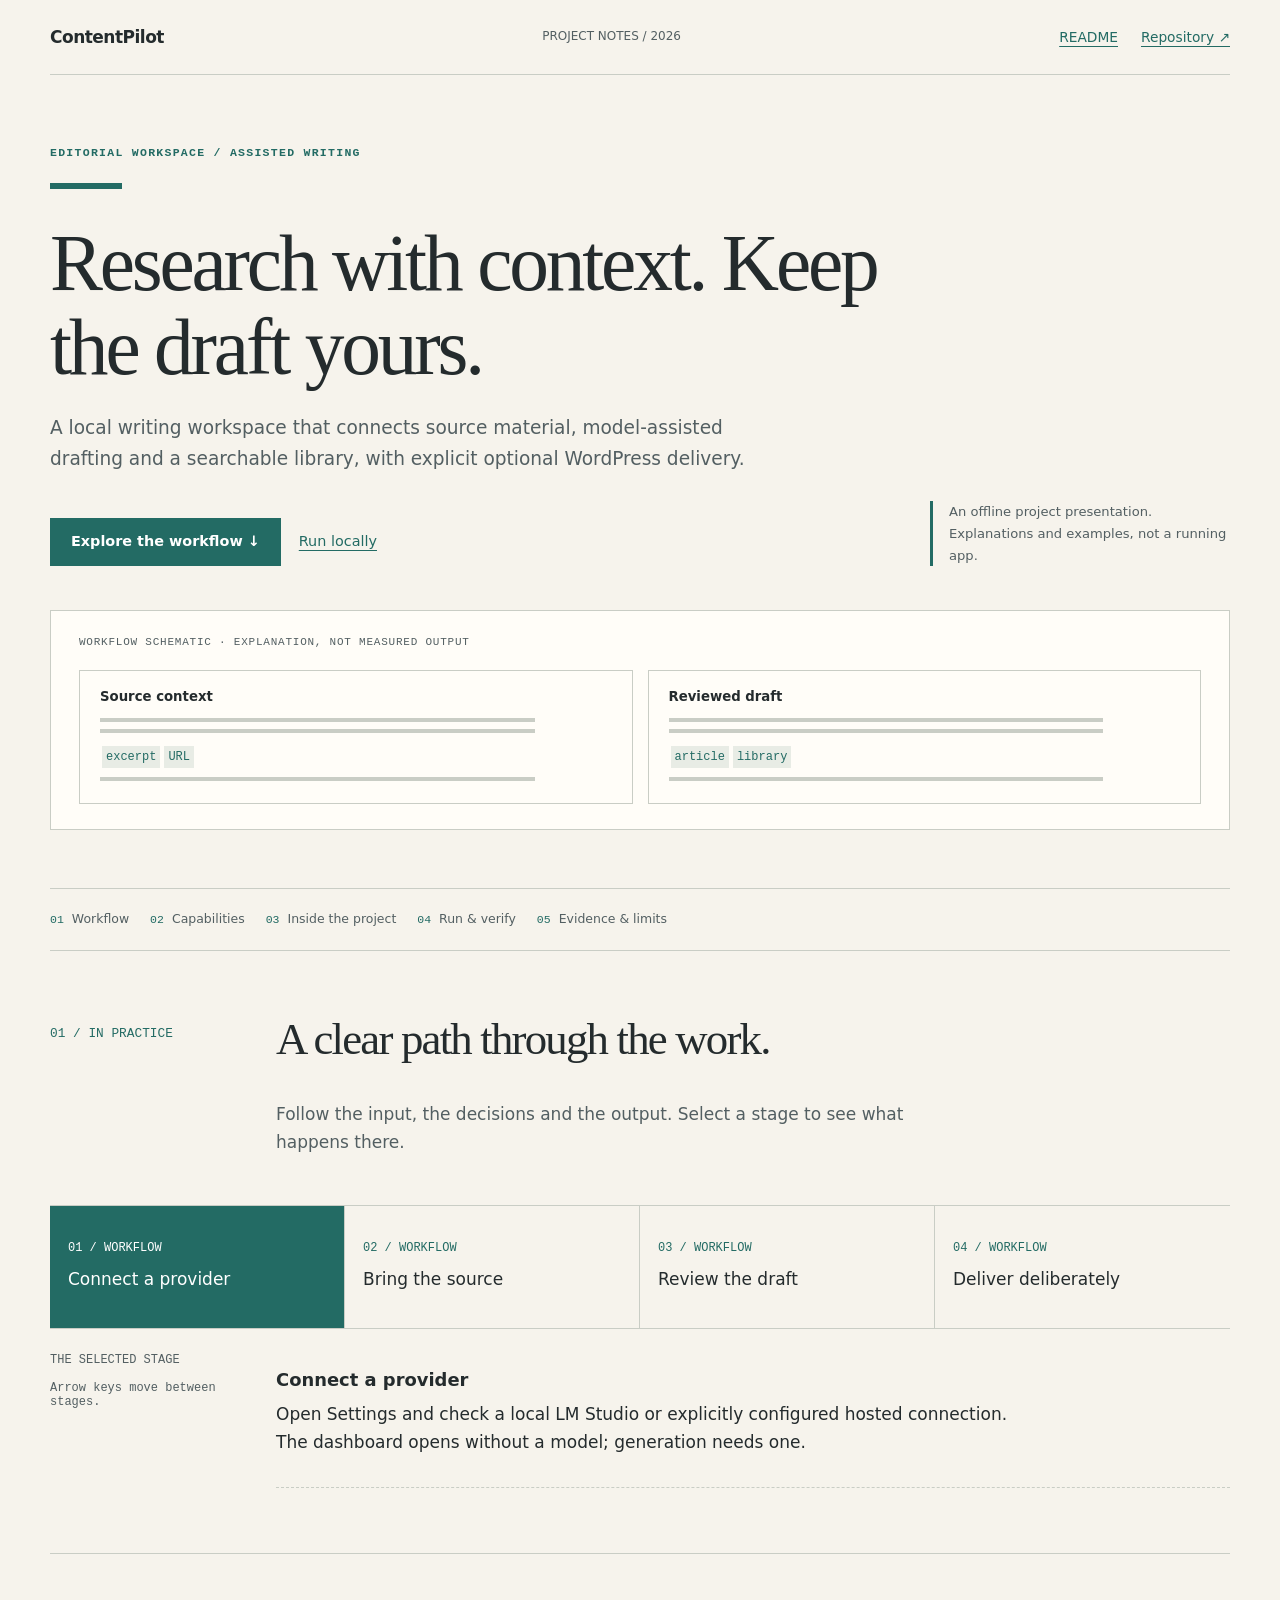
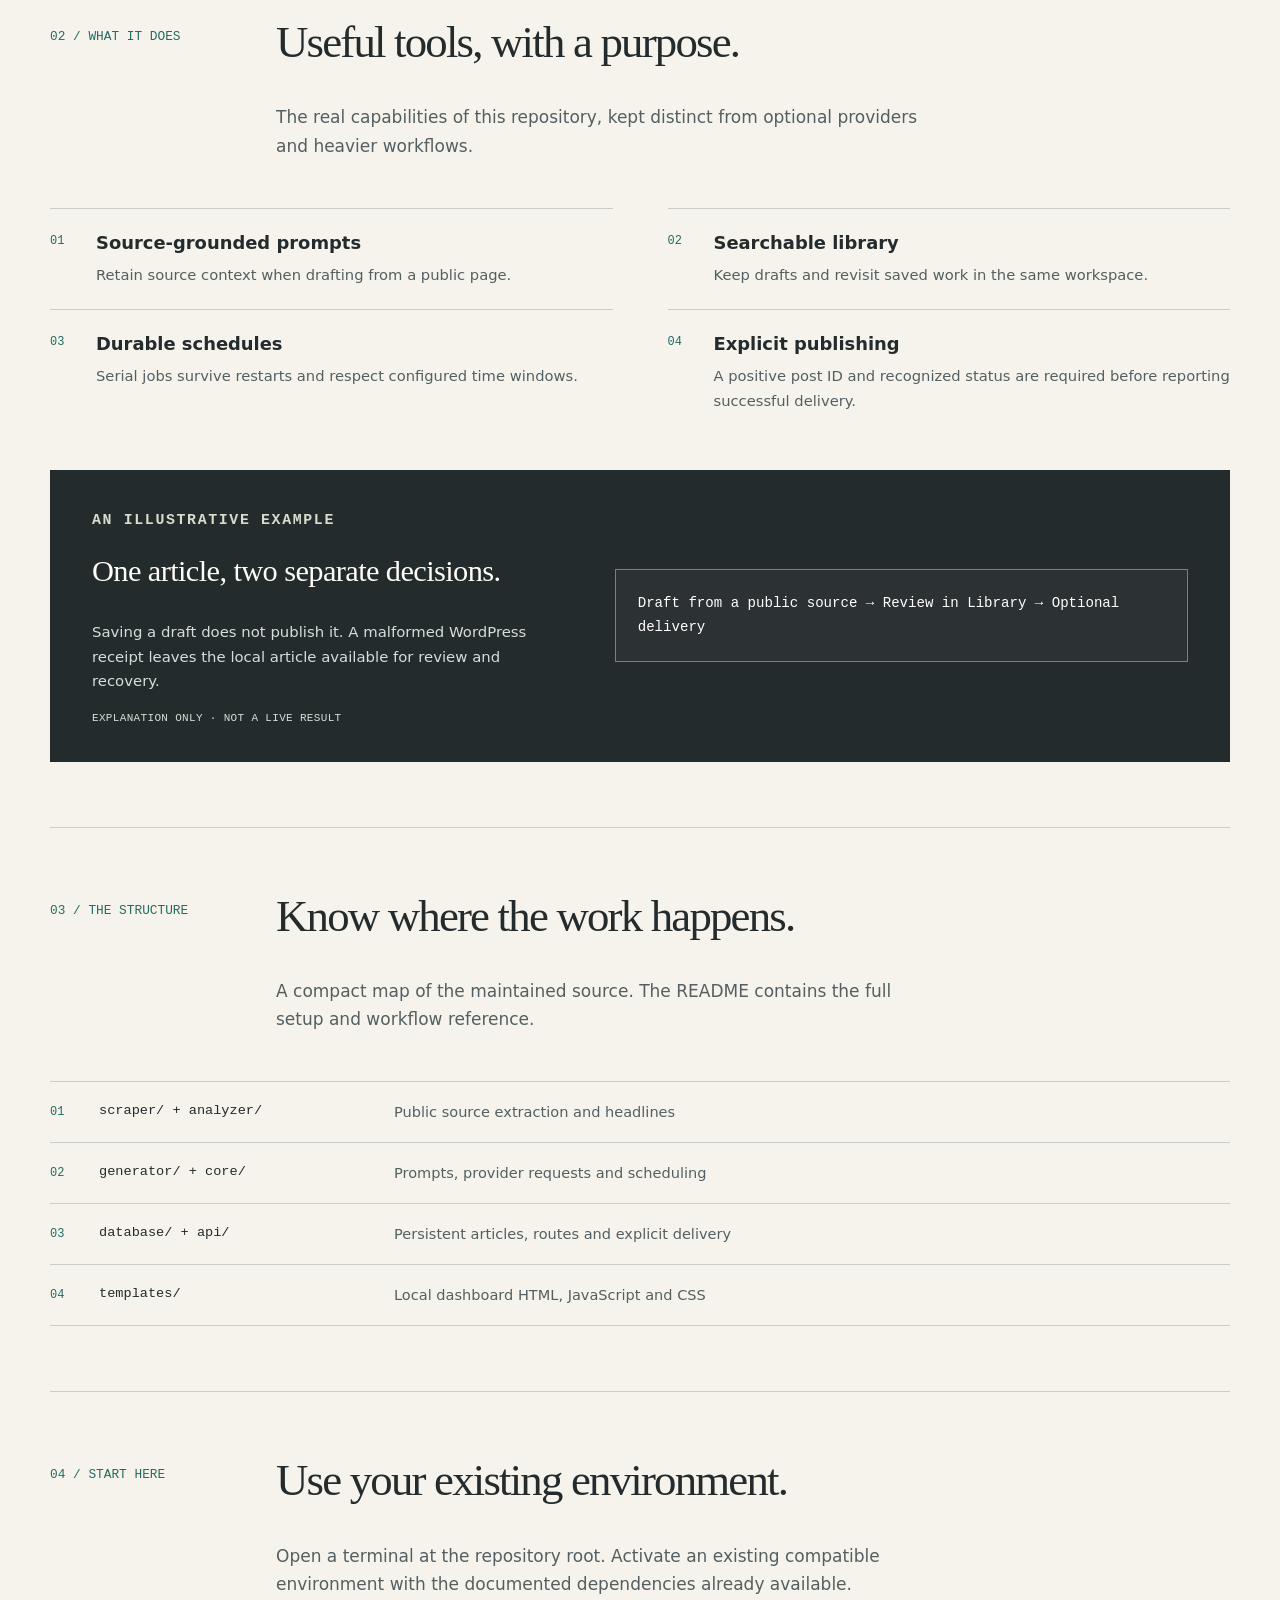
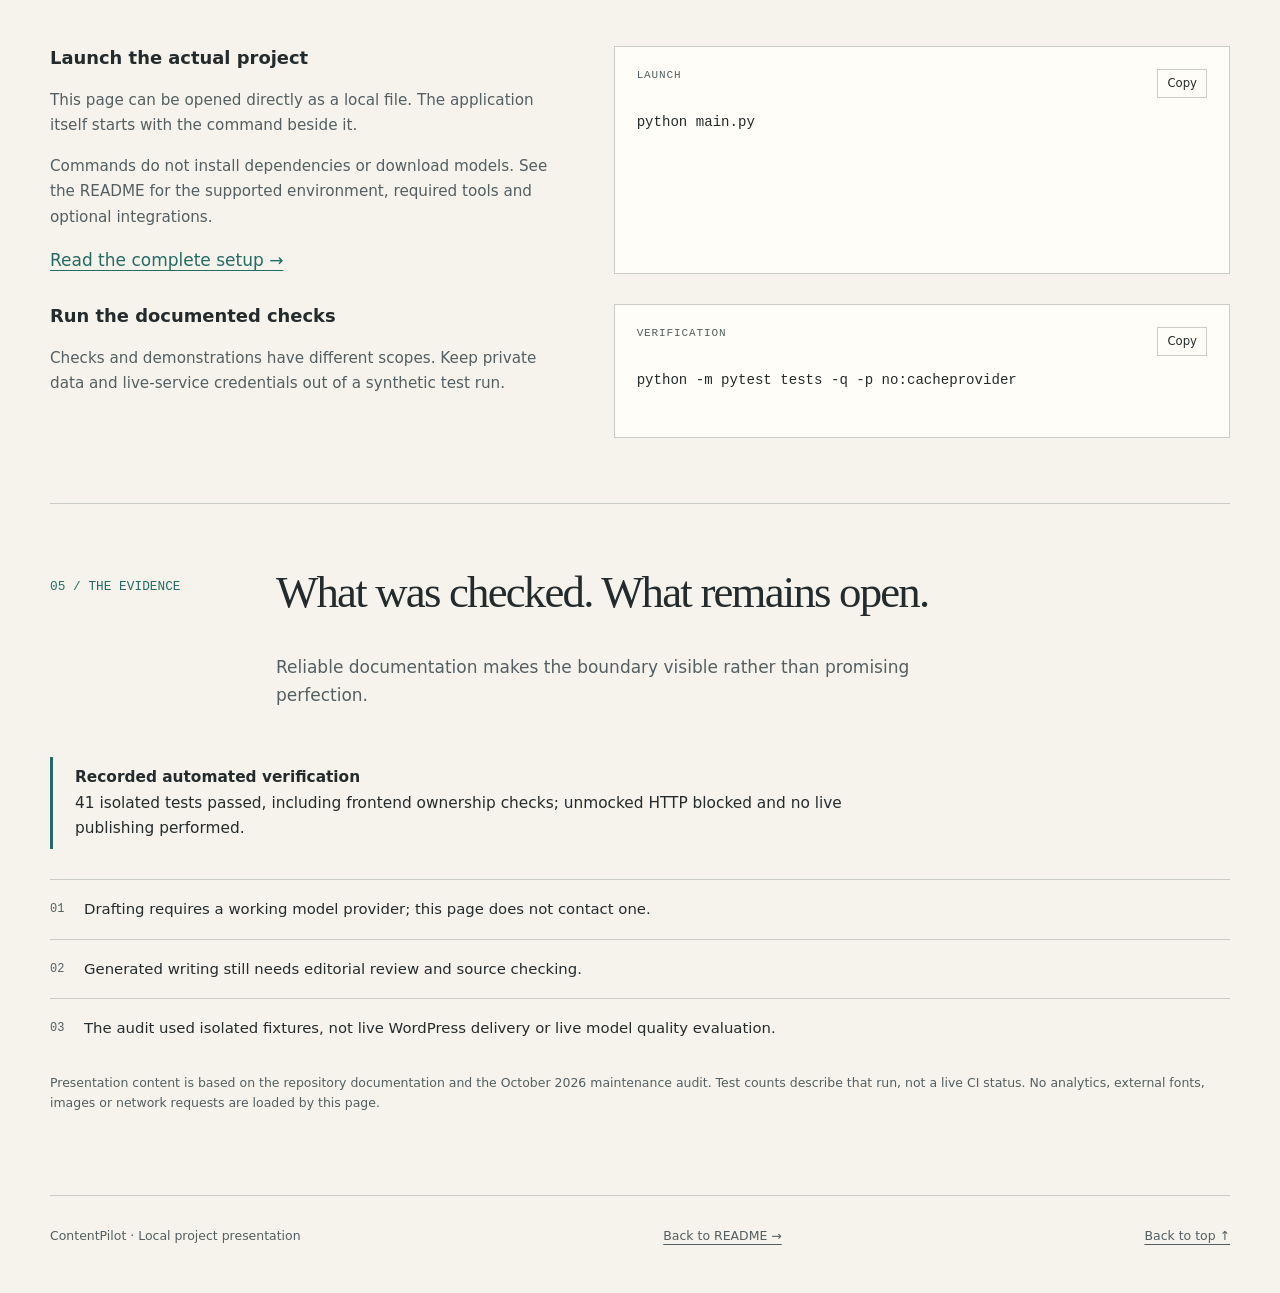
==== docs/overview.html @ d036d73e "Document project workflows and verified capabilities Add an offline project presentation linked from" ====
<!doctype html>
<html lang="en"><head><meta charset="utf-8"><meta name="viewport" content="width=device-width, initial-scale=1"><title>ContentPilot — Project presentation</title><meta name="description" content="A local writing workspace that connects source material, model-assisted drafting and a searchable library, with explicit optional WordPress delivery."><meta name="color-scheme" content="light"><style>
:root{--paper:#f6f3ec;--surface:#fffdf8;--ink:#242b2d;--muted:#535f62;--line:#c9cdc5;--accent:#236b64;--soft:#e8ece5;color-scheme:light}
*{box-sizing:border-box}html{scroll-behavior:smooth;scroll-padding-top:1rem}body{margin:0;background:var(--paper);color:var(--ink);font:17px/1.65 system-ui,-apple-system,"Segoe UI",sans-serif}a{color:var(--accent);text-underline-offset:4px}button{font:inherit;cursor:pointer}a,button{touch-action:manipulation}a:focus-visible,button:focus-visible,summary:focus-visible{outline:3px solid var(--accent);outline-offset:5px}h1,h2,h3,p{margin-top:0}h1,h2{font-family:Georgia,"Times New Roman",serif;font-weight:500;line-height:1.06;letter-spacing:-.04em}h1{font-size:clamp(3rem,6.2vw,6.3rem);max-width:900px;margin-bottom:1.5rem}h2{font-size:clamp(2rem,3.5vw,3.3rem);max-width:740px}h3{font-size:1.12rem;line-height:1.35}p{margin-bottom:1rem}code,pre,.eyebrow,.number,.chapter{font-family:Consolas,"Liberation Mono",monospace}pre{white-space:pre-wrap;overflow-wrap:anywhere;margin:0;font-size:.88rem;line-height:1.65}button,a{ -webkit-tap-highlight-color:transparent}.skip{position:absolute;left:1rem;top:-100px;background:var(--ink);color:#fff;padding:12px;z-index:5}.skip:focus{top:1rem}.wrap{width:min(1180px,calc(100% - 64px));margin:auto}.top{display:flex;justify-content:space-between;gap:20px;align-items:center;border-bottom:1px solid var(--line);padding:23px 0}.brand{font-weight:750;letter-spacing:-.03em;text-decoration:none;color:var(--ink)}.toplinks{display:flex;gap:23px;font-size:.86rem}.edition{font-size:.75rem;color:var(--muted)}.hero{padding:68px 0 45px;border-bottom:1px solid var(--line)}.eyebrow{font-size:.72rem;letter-spacing:.11em;text-transform:uppercase;color:var(--accent);font-weight:700;margin-bottom:1.3rem}.lead{max-width:720px;font-size:1.16rem;color:var(--muted)}.herofoot{display:flex;align-items:center;gap:18px;flex-wrap:wrap;margin-top:27px}.primary{display:inline-block;padding:11px 20px;background:var(--accent);color:#fff;text-decoration:none;font-weight:650;font-size:.9rem;border:1px solid var(--accent)}.secondary{font-size:.9rem}.heroaside{border-left:3px solid var(--accent);padding-left:16px;font-size:.82rem;color:var(--muted);max-width:300px;margin-left:auto}.toc{display:flex;gap:0;flex-wrap:wrap;padding:0;margin:0;border-bottom:1px solid var(--line);list-style:none}.toc a{display:block;padding:20px 21px 20px 0;text-decoration:none;color:var(--muted);font-size:.78rem}.toc a:hover{text-decoration:underline;color:var(--accent)}.chapter{margin-right:8px;color:var(--accent);font-size:.72rem}.section{padding:65px 0;border-bottom:1px solid var(--line);scroll-margin-top:25px}.sectionhead{display:grid;grid-template-columns:190px 1fr;gap:36px;margin-bottom:32px}.number{font-size:.8rem;color:var(--accent);padding-top:7px}.sectionhead p{color:var(--muted);max-width:650px}.workflow{display:grid;grid-template-columns:repeat(4,1fr);border-top:1px solid var(--line);border-bottom:1px solid var(--line)}.flowbutton{background:none;text-align:left;border:0;border-right:1px solid var(--line);padding:23px 18px;color:var(--ink);min-height:122px}.flowbutton:last-child{border-right:0}.flowbutton small{display:block;font:12px Consolas,monospace;color:var(--accent);margin-bottom:10px}.flowbutton:hover{background:var(--soft)}.flowbutton[aria-pressed=true]{background:var(--accent);color:white}.flowbutton[aria-pressed=true] small{color:white}.flowdetail{margin-top:24px;display:grid;grid-template-columns:190px 1fr;gap:36px}.flowlabel{font:12px Consolas,monospace;color:var(--muted)}.flowdetail p{max-width:760px}.flowarticle{padding:15px 0;border-bottom:1px dashed var(--line)}.flowarticle h3{margin-bottom:8px}.js .flowarticle[hidden]{display:none}.withoutjs{display:none}noscript .withoutjs{display:block}.featurelist{display:grid;grid-template-columns:1fr 1fr;gap:0 55px}.feature{padding:22px 0;border-top:1px solid var(--line);display:grid;grid-template-columns:34px 1fr;gap:12px}.feature .marker{font:12px Consolas,monospace;color:var(--accent);padding-top:3px}.feature p{font-size:.92rem;color:var(--muted);margin-bottom:0}.feature h3{margin-bottom:8px}.exhibit{background:var(--ink);color:#fffdf8;padding:38px 42px;display:grid;grid-template-columns:1.1fr 1fr;gap:45px;position:relative}.exhibit .eyebrow{color:#d5ddcc}.exhibit h3{font-family:Georgia,serif;font-size:1.9rem;font-weight:400;line-height:1.2;letter-spacing:-.02em}.exhibit p{color:#d6dedb;font-size:.93rem}.exhibit pre{padding:22px;border:1px solid #77827f;background:#ffffff09;align-self:center;color:#fff;min-width:0}.examplelabel{font:11px Consolas,monospace;display:block;color:#d4dfd8;margin-top:18px;letter-spacing:.03em}.arch{border-top:1px solid var(--line)}.archrow{display:grid;grid-template-columns:34px 280px 1fr;gap:15px;padding:18px 0;border-bottom:1px solid var(--line)}.archrow .dot{color:var(--accent);font:12px Consolas,monospace;padding-top:5px}.archrow code{font-size:.85rem;overflow-wrap:anywhere}.archrow span:last-child{font-size:.91rem;color:var(--muted)}.setup{display:grid;grid-template-columns:1fr 1.2fr;gap:50px}.setup p{font-size:.95rem;color:var(--muted)}.command{background:var(--surface);border:1px solid var(--line);padding:22px;position:relative}.commandbar{display:flex;justify-content:space-between;gap:15px;margin-bottom:13px}.commandbar small{font:11px Consolas,monospace;letter-spacing:.08em;color:var(--muted);text-transform:uppercase}.copy{background:transparent;border:1px solid var(--line);font-size:.73rem;padding:4px 9px;color:var(--ink);display:none}.js .copy{display:block}.copy:hover{border-color:var(--accent)}.validation{border-left:3px solid var(--accent);padding:8px 0 8px 22px;max-width:850px;margin-bottom:30px}.validation p{margin:0;font-size:.96rem}.limits{list-style:none;padding:0;margin:0;counter-reset:limit}.limits li{counter-increment:limit;display:grid;grid-template-columns:34px 1fr;border-top:1px solid var(--line);padding:17px 0;font-size:.93rem}.limits li:before{content:counter(limit,decimal-leading-zero);font:12px Consolas,monospace;color:var(--muted);padding-top:5px}.footer{padding:30px 0 45px;display:flex;gap:20px;justify-content:space-between;color:var(--muted);font-size:.78rem}.footer a{color:var(--muted)}.note{font-size:.78rem;color:var(--muted);margin-top:15px}.live{display:block;min-height:1.2em;font-size:.75rem;color:var(--muted);margin-top:8px}.decor{height:6px;width:72px;background:var(--accent);margin-bottom:32px}.layout-course .hero h1{max-width:870px}.layout-creative .hero{padding-bottom:58px}.layout-creative .exhibit{grid-template-columns:1fr 1.2fr}.layout-analytic .hero h1{max-width:1000px}.layout-analytic .exhibit{border-left:8px solid var(--accent)}
@media(max-width:760px){.wrap{width:calc(100% - 36px)}.top{align-items:flex-start;flex-wrap:wrap}.toplinks{gap:14px;font-size:.75rem}.edition{display:none}.hero{padding:43px 0 32px}h1{font-size:clamp(2.75rem,10vw,4rem)}.lead{font-size:1rem}.heroaside{margin-left:0;max-width:none;flex-basis:100%}.section{padding:42px 0}.sectionhead{grid-template-columns:1fr;gap:13px;margin-bottom:23px}.sectionhead h2{margin-bottom:12px}.workflow{grid-template-columns:1fr 1fr}.flowbutton{min-height:100px;border-bottom:1px solid var(--line)}.flowbutton:nth-child(2){border-right:0}.flowbutton:nth-child(n+3){border-bottom:0}.flowdetail{grid-template-columns:1fr;gap:10px}.featurelist{grid-template-columns:1fr}.exhibit,.layout-creative .exhibit{grid-template-columns:1fr;padding:27px 23px;gap:10px}.exhibit pre{margin-top:10px}.archrow{grid-template-columns:25px 1fr;gap:10px}.archrow span:last-child{grid-column:2}.setup{grid-template-columns:1fr;gap:20px}.footer{flex-direction:column;gap:8px}.toc a{padding:15px 18px 15px 0;font-size:.73rem}.flowbutton{font-size:.9rem}.command{padding:17px}body{font-size:16px}}
@media(prefers-reduced-motion:reduce){html{scroll-behavior:auto}*{animation:none!important;transition:none!important}}
@media print{body{background:white;color:#111;font-size:10pt}.wrap{width:100%}.toplinks,.toc,.herofoot .primary,.copy,.flowbutton{display:none!important}.hero{padding:20px 0}h1{font-size:38pt}h2{font-size:24pt}.section{padding:22px 0;break-inside:avoid}.flowarticle[hidden]{display:block!important}.flowdetail{display:block}.flowlabel{display:none}.workflow{display:none}.exhibit{background:white;color:#111;border:1px solid #888}.exhibit p,.exhibit .eyebrow,.exhibit pre,.examplelabel{color:#222}.exhibit pre{border-color:#aaa}.featurelist{gap:20px}.footer{padding:15px 0}.sectionhead{grid-template-columns:100px 1fr;gap:20px}a{color:#111}.live{display:none}}

.schematic{margin:28px 0 0;background:var(--surface);border:1px solid var(--line);padding:25px 28px}.schematic figcaption{font:11px Consolas,monospace;letter-spacing:.07em;text-transform:uppercase;color:var(--muted);margin-bottom:22px}.schematic svg{display:block;width:100%;height:auto;max-height:160px;color:var(--accent)}.diagramline{display:flex;align-items:stretch;gap:10px;flex-wrap:wrap}.diagramnode{flex:1;min-width:130px;border-top:3px solid var(--accent);background:var(--paper);padding:15px;font-size:.87rem;font-weight:650}.diagramnode small{display:block;font:10px Consolas,monospace;color:var(--muted);margin-bottom:8px}.diagramarrow{align-self:center;color:var(--accent)}.pixelmatrix{display:grid;grid-template-columns:repeat(8,1fr);gap:4px;width:170px;aspect-ratio:1}.pixelmatrix i{background:var(--accent)}.compressionvisual{display:flex;align-items:center;gap:30px;flex-wrap:wrap}.compressionvisual p{max-width:360px;margin:0;font:13px/1.7 Consolas,monospace;color:var(--muted)}.branchdiagram{display:grid;grid-template-columns:1fr 1fr;gap:13px}.branchroot{grid-column:1/-1;text-align:center;border-bottom:1px solid var(--line);padding-bottom:15px}.branchpath{border-left:3px solid var(--accent);padding:10px 15px;background:var(--paper);font-size:.87rem}.branchpath strong{display:block}.documentdiagram{display:flex;gap:15px;align-items:center;flex-wrap:wrap}.documentpaper{padding:15px 20px;border:1px solid var(--line);flex:1;min-width:150px}.documentpaper b{display:block;font-size:.83rem;margin-bottom:10px}.documentpaper .rule{display:block;height:4px;background:var(--line);margin:7px 0;max-width:85%}.documentpaper .term{display:inline-block;color:var(--accent);font:12px Consolas,monospace;background:var(--soft);padding:4px;margin:2px}.ledgerdiagram{width:100%;border-collapse:collapse;font-size:.85rem}.ledgerdiagram td,.ledgerdiagram th{text-align:left;padding:11px;border-bottom:1px solid var(--line)}.ledgerdiagram th{font:10px Consolas,monospace;text-transform:uppercase;color:var(--muted)}@media(max-width:760px){.schematic{padding:20px}.diagramarrow{display:none}.diagramnode{min-width:120px}.ledgerdiagram td,.ledgerdiagram th{padding:9px 5px}.pixelmatrix{width:130px}}@media print{.schematic{break-inside:avoid}}
</style></head>
<body class="layout-creative" style="--accent:#236b64"><a class="skip" href="#main">Skip to project presentation</a><div class="wrap">
<header class="top"><a class="brand" href="#main">ContentPilot</a><span class="edition">PROJECT NOTES / 2026</span><nav class="toplinks" aria-label="Project resources"><a href="../README.md">README</a><a href="https://github.com/mkamalpour/ContentPilot">Repository ↗</a></nav></header>
<main id="main"><section class="hero" aria-labelledby="title"><p class="eyebrow">Editorial workspace / assisted writing</p><div class="decor" aria-hidden="true"></div><h1 id="title">Research with context. Keep the draft yours.</h1><p class="lead">A local writing workspace that connects source material, model-assisted drafting and a searchable library, with explicit optional WordPress delivery.</p><div class="herofoot"><a class="primary" href="#workflow">Explore the workflow ↓</a><a class="secondary" href="#run">Run locally</a><p class="heroaside">An offline project presentation.<br>Explanations and examples, not a running app.</p></div><figure class="schematic"><figcaption>Workflow schematic · explanation, not measured output</figcaption><div class="documentdiagram"><div class="documentpaper"><b>Source context</b><span class="rule"></span><span class="rule"></span><span class="term">excerpt</span><span class="term">URL</span><span class="rule"></span></div><div class="documentpaper"><b>Reviewed draft</b><span class="rule"></span><span class="rule"></span><span class="term">article</span><span class="term">library</span><span class="rule"></span></div></div></figure></section>
<nav aria-label="Presentation chapters"><ol class="toc"><li><a href="#workflow"><span class="chapter">01</span>Workflow</a></li><li><a href="#capabilities"><span class="chapter">02</span>Capabilities</a></li><li><a href="#inside"><span class="chapter">03</span>Inside the project</a></li><li><a href="#run"><span class="chapter">04</span>Run & verify</a></li><li><a href="#boundaries"><span class="chapter">05</span>Evidence & limits</a></li></ol></nav>
<section class="section" id="workflow" aria-labelledby="workflow-title"><div class="sectionhead"><span class="number">01 / IN PRACTICE</span><div><h2 id="workflow-title">A clear path through the work.</h2><p>Follow the input, the decisions and the output. Select a stage to see what happens there.</p></div></div><div class="workflow" role="group" aria-label="Workflow stages"><button type="button" class="flowbutton" aria-pressed="false" aria-controls="step-0" id="control-0"><small>01 / WORKFLOW</small>Connect a provider</button><button type="button" class="flowbutton" aria-pressed="false" aria-controls="step-1" id="control-1"><small>02 / WORKFLOW</small>Bring the source</button><button type="button" class="flowbutton" aria-pressed="false" aria-controls="step-2" id="control-2"><small>03 / WORKFLOW</small>Review the draft</button><button type="button" class="flowbutton" aria-pressed="false" aria-controls="step-3" id="control-3"><small>04 / WORKFLOW</small>Deliver deliberately</button></div><div class="flowdetail"><span class="flowlabel">THE SELECTED STAGE<br><br>Arrow keys move between stages.</span><div><article class="flowarticle" id="step-0" aria-labelledby="control-0"><h3>Connect a provider</h3><p>Open Settings and check a local LM Studio or explicitly configured hosted connection. The dashboard opens without a model; generation needs one.</p></article><article class="flowarticle" id="step-1" aria-labelledby="control-1"><h3>Bring the source</h3><p>Draft from a topic or public URL in Studio. URL prompts retain the source excerpt and URL; redirects share a remaining fetch budget.</p></article><article class="flowarticle" id="step-2" aria-labelledby="control-2"><h3>Review the draft</h3><p>Inspect the saved article in Library. Incomplete responses preserve your input and prior draft rather than substituting an unrelated article.</p></article><article class="flowarticle" id="step-3" aria-labelledby="control-3"><h3>Deliver deliberately</h3><p>Keep the local draft or explicitly send it to WordPress. Scheduling and automatic delivery are separate choices, not hidden consequences of saving.</p></article></div></div></section>
<section class="section" id="capabilities" aria-labelledby="cap-title"><div class="sectionhead"><span class="number">02 / WHAT IT DOES</span><div><h2 id="cap-title">Useful tools, with a purpose.</h2><p>The real capabilities of this repository, kept distinct from optional providers and heavier workflows.</p></div></div><div class="featurelist"><article class="feature"><span class="marker">01</span><div><h3>Source-grounded prompts</h3><p>Retain source context when drafting from a public page.</p></div></article><article class="feature"><span class="marker">02</span><div><h3>Searchable library</h3><p>Keep drafts and revisit saved work in the same workspace.</p></div></article><article class="feature"><span class="marker">03</span><div><h3>Durable schedules</h3><p>Serial jobs survive restarts and respect configured time windows.</p></div></article><article class="feature"><span class="marker">04</span><div><h3>Explicit publishing</h3><p>A positive post ID and recognized status are required before reporting successful delivery.</p></div></article></div><figure class="exhibit" style="margin:35px 0 0"><figcaption><p class="eyebrow">AN ILLUSTRATIVE EXAMPLE</p><h3>One article, two separate decisions.</h3><p>Saving a draft does not publish it. A malformed WordPress receipt leaves the local article available for review and recovery.</p><span class="examplelabel">EXPLANATION ONLY · NOT A LIVE RESULT</span></figcaption><pre><code>Draft from a public source → Review in Library → Optional delivery</code></pre></figure></section>
<section class="section" id="inside" aria-labelledby="inside-title"><div class="sectionhead"><span class="number">03 / THE STRUCTURE</span><div><h2 id="inside-title">Know where the work happens.</h2><p>A compact map of the maintained source. The README contains the full setup and workflow reference.</p></div></div><div class="arch"><div class="archrow"><span class="dot">01</span><code>scraper/ + analyzer/</code><span>Public source extraction and headlines</span></div><div class="archrow"><span class="dot">02</span><code>generator/ + core/</code><span>Prompts, provider requests and scheduling</span></div><div class="archrow"><span class="dot">03</span><code>database/ + api/</code><span>Persistent articles, routes and explicit delivery</span></div><div class="archrow"><span class="dot">04</span><code>templates/</code><span>Local dashboard HTML, JavaScript and CSS</span></div></div></section>
<section class="section" id="run" aria-labelledby="run-title"><div class="sectionhead"><span class="number">04 / START HERE</span><div><h2 id="run-title">Use your existing environment.</h2><p>Open a terminal at the repository root. Activate an existing compatible environment with the documented dependencies already available.</p></div></div><div class="setup"><div><h3>Launch the actual project</h3><p>This page can be opened directly as a local file. The application itself starts with the command beside it.</p><p>Commands do not install dependencies or download models. See the README for the supported environment, required tools and optional integrations.</p><a href="../README.md">Read the complete setup →</a></div><div class="command"><div class="commandbar"><small>Launch</small><button class="copy" type="button" aria-label="Copy Launch command">Copy</button></div><pre><code>python main.py</code></pre><span class="live" role="status" aria-live="polite"></span></div></div><div class="setup" style="margin-top:30px"><div><h3>Run the documented checks</h3><p>Checks and demonstrations have different scopes. Keep private data and live-service credentials out of a synthetic test run.</p></div><div class="command"><div class="commandbar"><small>Verification</small><button class="copy" type="button" aria-label="Copy Verification command">Copy</button></div><pre><code>python -m pytest tests -q -p no:cacheprovider</code></pre><span class="live" role="status" aria-live="polite"></span></div></div></section>
<section class="section" id="boundaries" aria-labelledby="bounds-title"><div class="sectionhead"><span class="number">05 / THE EVIDENCE</span><div><h2 id="bounds-title">What was checked. What remains open.</h2><p>Reliable documentation makes the boundary visible rather than promising perfection.</p></div></div><div class="validation"><p><strong>Recorded automated verification</strong><br>41 isolated tests passed, including frontend ownership checks; unmocked HTTP blocked and no live publishing performed.</p></div><ul class="limits"><li><span>Drafting requires a working model provider; this page does not contact one.</span></li><li><span>Generated writing still needs editorial review and source checking.</span></li><li><span>The audit used isolated fixtures, not live WordPress delivery or live model quality evaluation.</span></li></ul><p class="note">Presentation content is based on the repository documentation and the October 2026 maintenance audit. Test counts describe that run, not a live CI status. No analytics, external fonts, images or network requests are loaded by this page.</p></section></main>
<footer class="footer"><span>ContentPilot · Local project presentation</span><a href="../README.md">Back to README →</a><a href="#main">Back to top ↑</a></footer></div><script>
(()=>{'use strict';document.documentElement.classList.add('js');
const controls=[...document.querySelectorAll('.flowbutton')], articles=[...document.querySelectorAll('.flowarticle')];
function select(i, focus=false){controls.forEach((b,n)=>b.setAttribute('aria-pressed',String(n===i)));articles.forEach((a,n)=>a.hidden=n!==i);if(focus)controls[i].focus();}
controls.forEach((button,i)=>{button.addEventListener('click',()=>select(i));button.addEventListener('keydown',event=>{let next;if(event.key==='ArrowRight')next=(i+1)%controls.length;if(event.key==='ArrowLeft')next=(i+controls.length-1)%controls.length;if(event.key==='Home')next=0;if(event.key==='End')next=controls.length-1;if(next!==undefined){event.preventDefault();select(next,true);}});});select(0);
document.querySelectorAll('.copy').forEach(button=>button.addEventListener('click',async()=>{const region=button.closest('.command'),status=region.querySelector('.live'),text=region.querySelector('pre').textContent;try{if(!navigator.clipboard)throw new Error('clipboard unavailable');await navigator.clipboard.writeText(text);status.textContent='Command copied.';}catch(_){const selection=window.getSelection(),range=document.createRange();range.selectNodeContents(region.querySelector('pre'));selection.removeAllRanges();selection.addRange(range);status.textContent='Command selected. Press Ctrl+C or use your browser’s Copy action.';}}));
})();
</script></body></html>
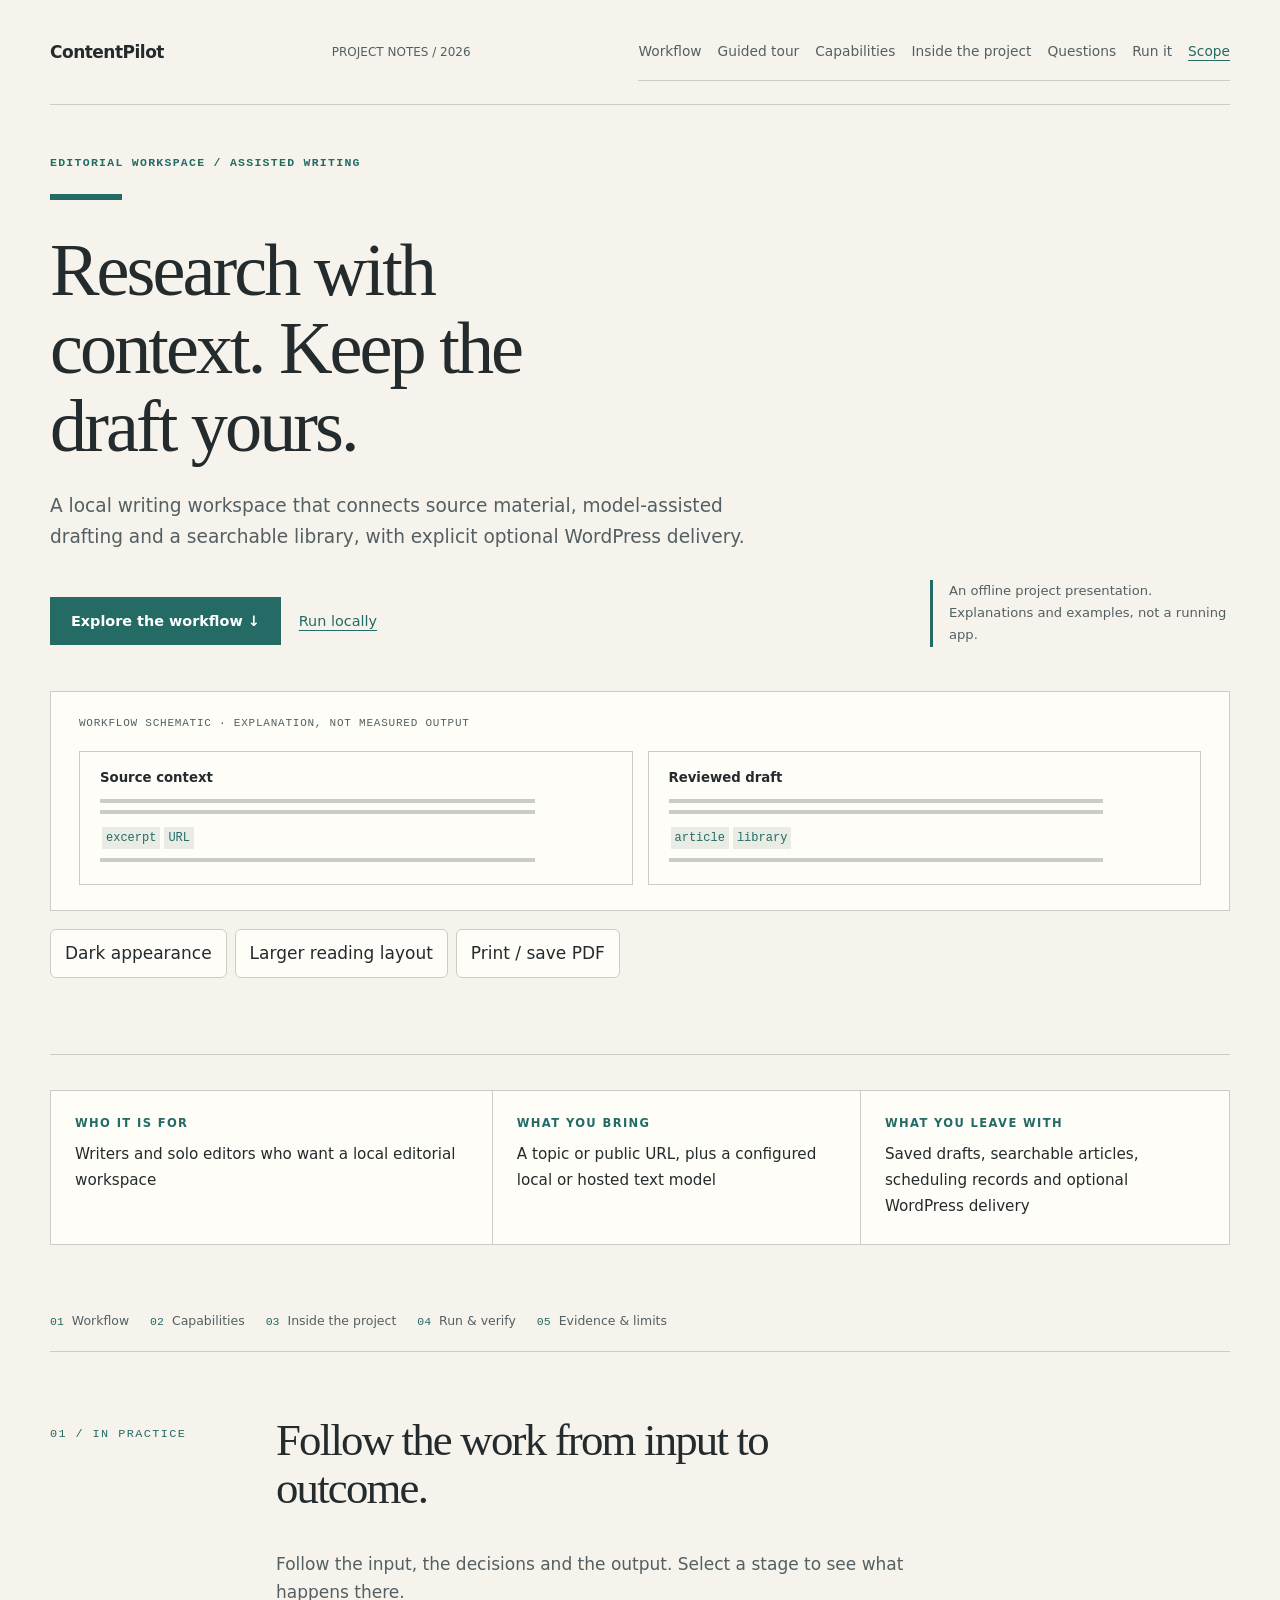
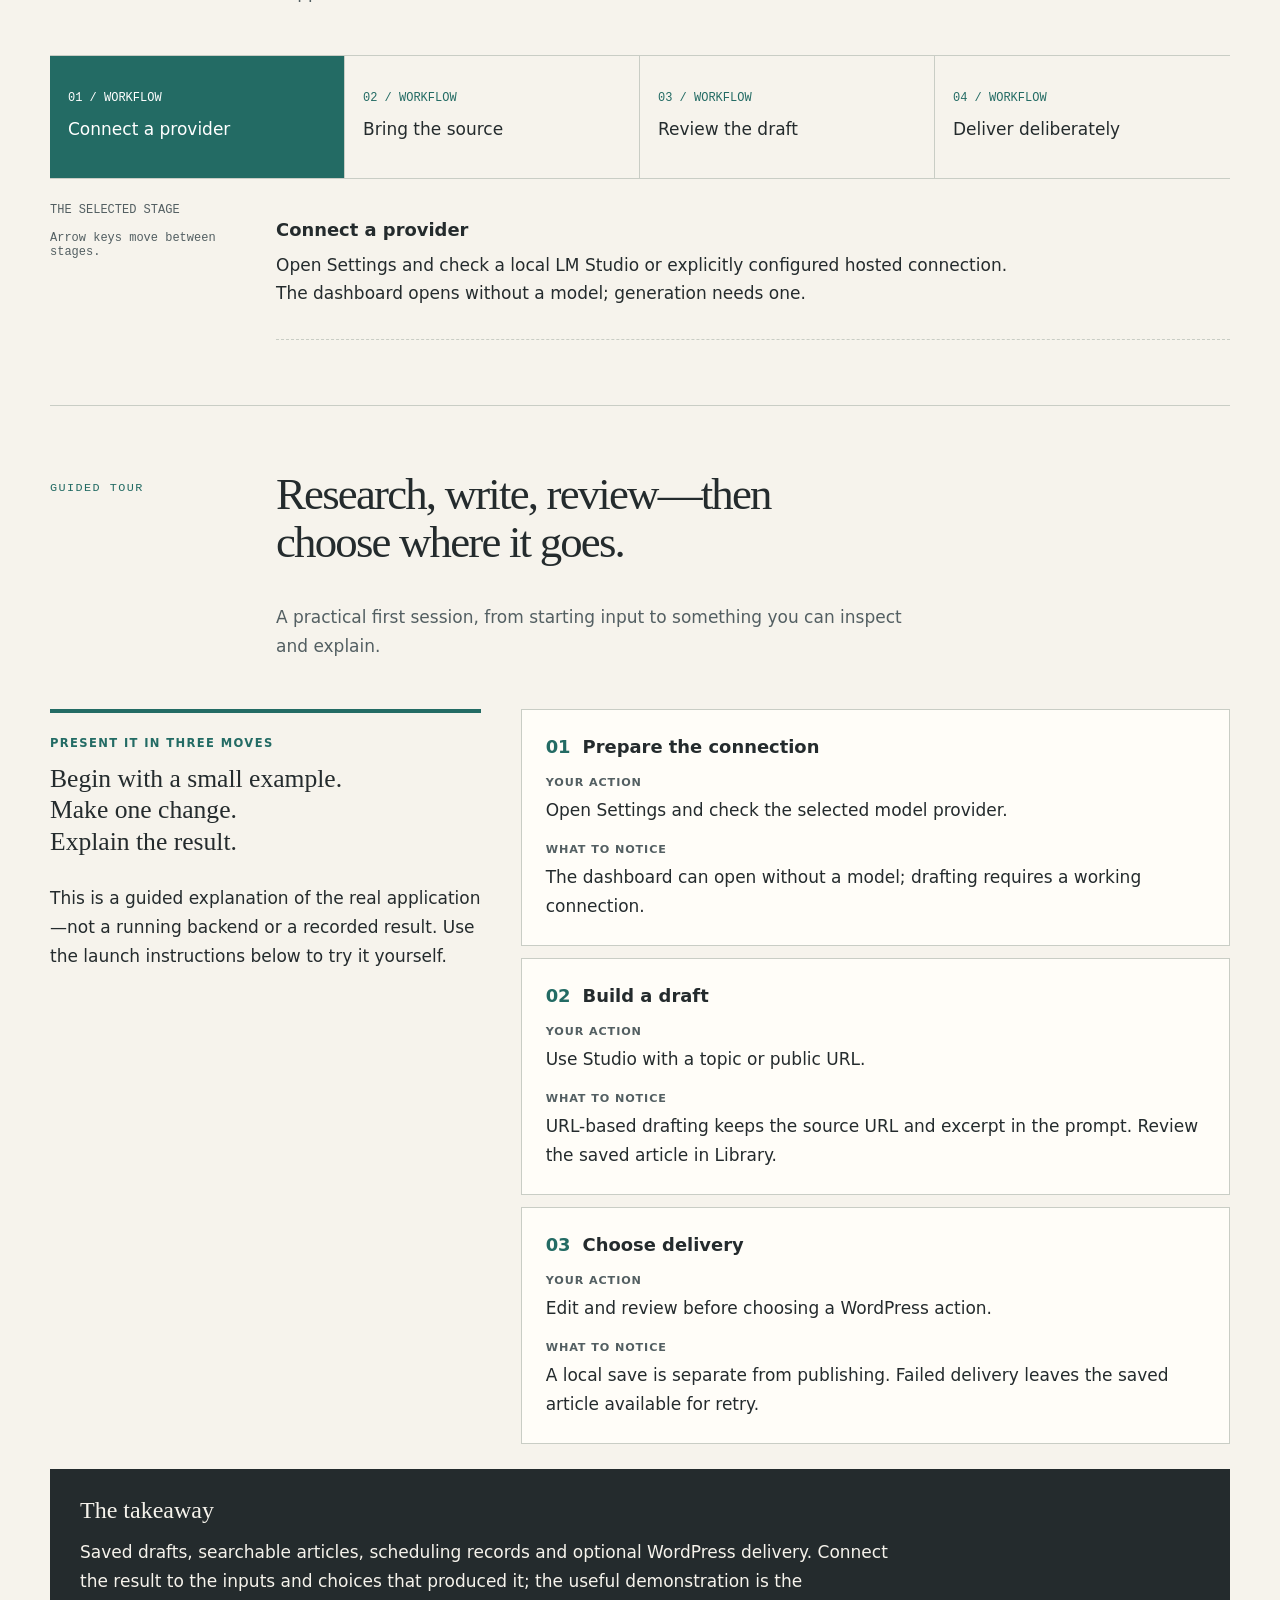
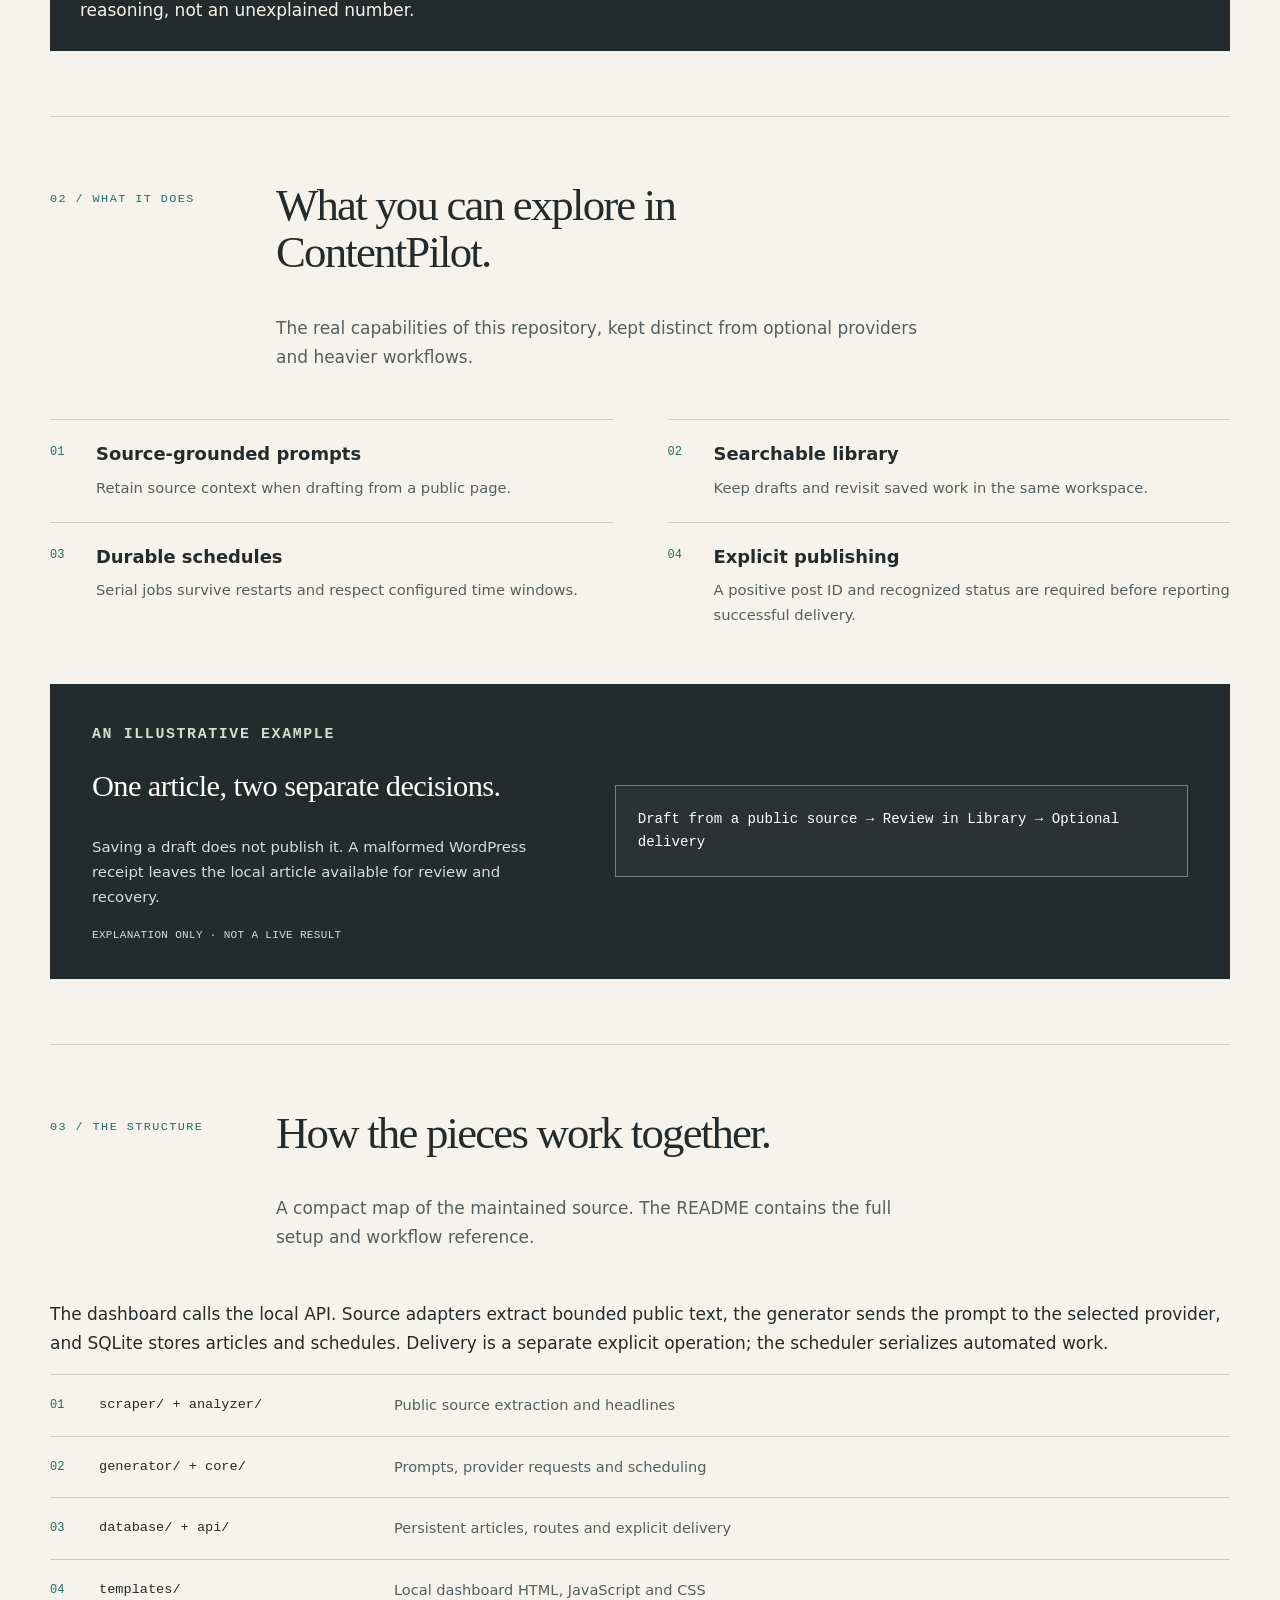
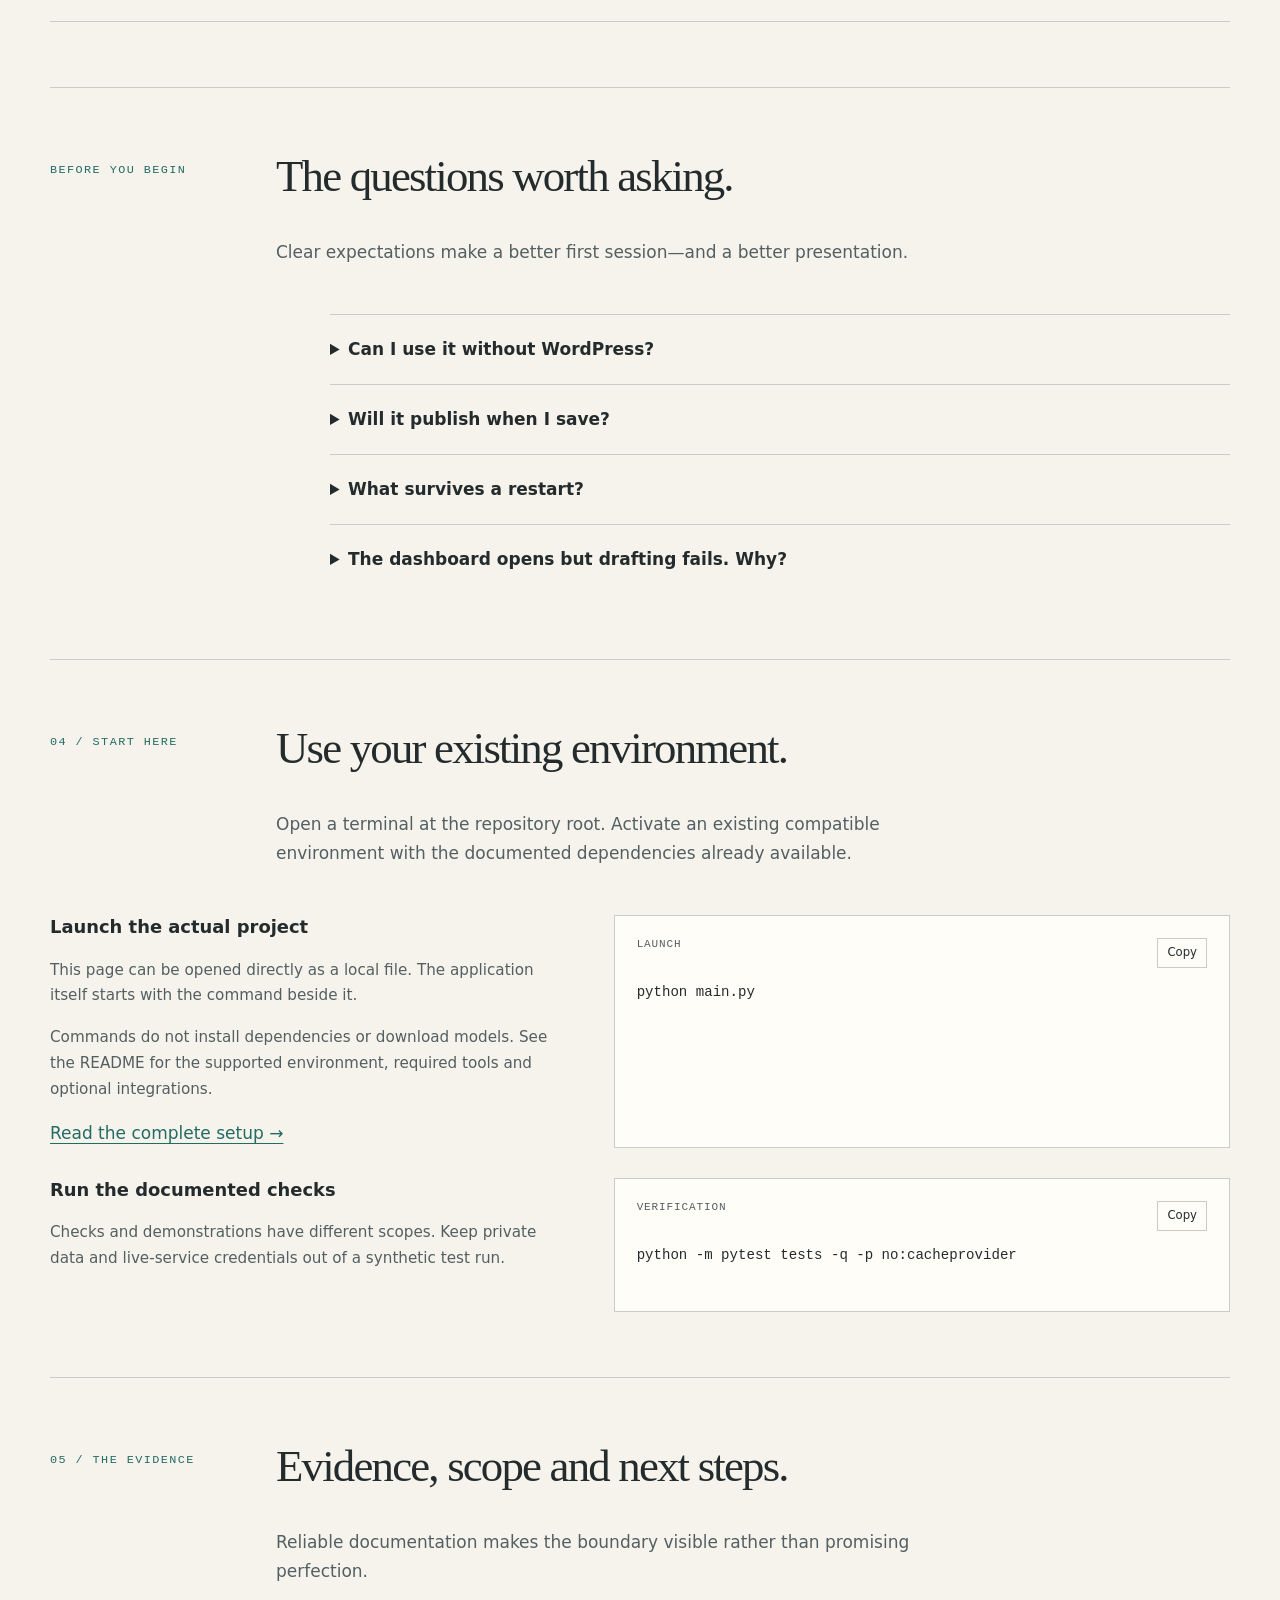
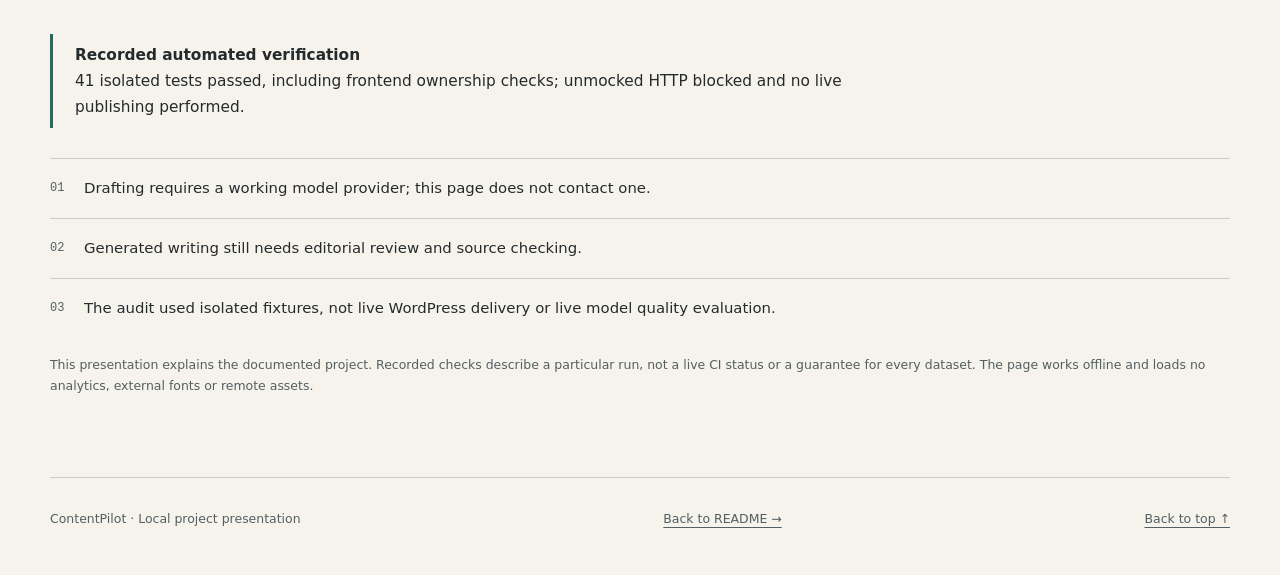
==== commit e57e0b93: "Improve project presentation, navigation and usage guidance" ====
--- a/docs/overview.html
+++ b/docs/overview.html
@@ -1,5 +1,6 @@
-<!doctype html>
-<html lang="en"><head><meta charset="utf-8"><meta name="viewport" content="width=device-width, initial-scale=1"><title>ContentPilot — Project presentation</title><meta name="description" content="A local writing workspace that connects source material, model-assisted drafting and a searchable library, with explicit optional WordPress delivery."><meta name="color-scheme" content="light"><style>
+<!DOCTYPE html>
+
+<html lang="en"><head><meta charset="utf-8"/><meta content="width=device-width, initial-scale=1" name="viewport"/><title>ContentPilot — Project presentation</title><meta content="A local writing workspace that connects source material, model-assisted drafting and a searchable library, with explicit optional WordPress delivery." name="description"/><meta content="light" name="color-scheme"/><style>
 :root{--paper:#f6f3ec;--surface:#fffdf8;--ink:#242b2d;--muted:#535f62;--line:#c9cdc5;--accent:#236b64;--soft:#e8ece5;color-scheme:light}
 *{box-sizing:border-box}html{scroll-behavior:smooth;scroll-padding-top:1rem}body{margin:0;background:var(--paper);color:var(--ink);font:17px/1.65 system-ui,-apple-system,"Segoe UI",sans-serif}a{color:var(--accent);text-underline-offset:4px}button{font:inherit;cursor:pointer}a,button{touch-action:manipulation}a:focus-visible,button:focus-visible,summary:focus-visible{outline:3px solid var(--accent);outline-offset:5px}h1,h2,h3,p{margin-top:0}h1,h2{font-family:Georgia,"Times New Roman",serif;font-weight:500;line-height:1.06;letter-spacing:-.04em}h1{font-size:clamp(3rem,6.2vw,6.3rem);max-width:900px;margin-bottom:1.5rem}h2{font-size:clamp(2rem,3.5vw,3.3rem);max-width:740px}h3{font-size:1.12rem;line-height:1.35}p{margin-bottom:1rem}code,pre,.eyebrow,.number,.chapter{font-family:Consolas,"Liberation Mono",monospace}pre{white-space:pre-wrap;overflow-wrap:anywhere;margin:0;font-size:.88rem;line-height:1.65}button,a{ -webkit-tap-highlight-color:transparent}.skip{position:absolute;left:1rem;top:-100px;background:var(--ink);color:#fff;padding:12px;z-index:5}.skip:focus{top:1rem}.wrap{width:min(1180px,calc(100% - 64px));margin:auto}.top{display:flex;justify-content:space-between;gap:20px;align-items:center;border-bottom:1px solid var(--line);padding:23px 0}.brand{font-weight:750;letter-spacing:-.03em;text-decoration:none;color:var(--ink)}.toplinks{display:flex;gap:23px;font-size:.86rem}.edition{font-size:.75rem;color:var(--muted)}.hero{padding:68px 0 45px;border-bottom:1px solid var(--line)}.eyebrow{font-size:.72rem;letter-spacing:.11em;text-transform:uppercase;color:var(--accent);font-weight:700;margin-bottom:1.3rem}.lead{max-width:720px;font-size:1.16rem;color:var(--muted)}.herofoot{display:flex;align-items:center;gap:18px;flex-wrap:wrap;margin-top:27px}.primary{display:inline-block;padding:11px 20px;background:var(--accent);color:#fff;text-decoration:none;font-weight:650;font-size:.9rem;border:1px solid var(--accent)}.secondary{font-size:.9rem}.heroaside{border-left:3px solid var(--accent);padding-left:16px;font-size:.82rem;color:var(--muted);max-width:300px;margin-left:auto}.toc{display:flex;gap:0;flex-wrap:wrap;padding:0;margin:0;border-bottom:1px solid var(--line);list-style:none}.toc a{display:block;padding:20px 21px 20px 0;text-decoration:none;color:var(--muted);font-size:.78rem}.toc a:hover{text-decoration:underline;color:var(--accent)}.chapter{margin-right:8px;color:var(--accent);font-size:.72rem}.section{padding:65px 0;border-bottom:1px solid var(--line);scroll-margin-top:25px}.sectionhead{display:grid;grid-template-columns:190px 1fr;gap:36px;margin-bottom:32px}.number{font-size:.8rem;color:var(--accent);padding-top:7px}.sectionhead p{color:var(--muted);max-width:650px}.workflow{display:grid;grid-template-columns:repeat(4,1fr);border-top:1px solid var(--line);border-bottom:1px solid var(--line)}.flowbutton{background:none;text-align:left;border:0;border-right:1px solid var(--line);padding:23px 18px;color:var(--ink);min-height:122px}.flowbutton:last-child{border-right:0}.flowbutton small{display:block;font:12px Consolas,monospace;color:var(--accent);margin-bottom:10px}.flowbutton:hover{background:var(--soft)}.flowbutton[aria-pressed=true]{background:var(--accent);color:white}.flowbutton[aria-pressed=true] small{color:white}.flowdetail{margin-top:24px;display:grid;grid-template-columns:190px 1fr;gap:36px}.flowlabel{font:12px Consolas,monospace;color:var(--muted)}.flowdetail p{max-width:760px}.flowarticle{padding:15px 0;border-bottom:1px dashed var(--line)}.flowarticle h3{margin-bottom:8px}.js .flowarticle[hidden]{display:none}.withoutjs{display:none}noscript .withoutjs{display:block}.featurelist{display:grid;grid-template-columns:1fr 1fr;gap:0 55px}.feature{padding:22px 0;border-top:1px solid var(--line);display:grid;grid-template-columns:34px 1fr;gap:12px}.feature .marker{font:12px Consolas,monospace;color:var(--accent);padding-top:3px}.feature p{font-size:.92rem;color:var(--muted);margin-bottom:0}.feature h3{margin-bottom:8px}.exhibit{background:var(--ink);color:#fffdf8;padding:38px 42px;display:grid;grid-template-columns:1.1fr 1fr;gap:45px;position:relative}.exhibit .eyebrow{color:#d5ddcc}.exhibit h3{font-family:Georgia,serif;font-size:1.9rem;font-weight:400;line-height:1.2;letter-spacing:-.02em}.exhibit p{color:#d6dedb;font-size:.93rem}.exhibit pre{padding:22px;border:1px solid #77827f;background:#ffffff09;align-self:center;color:#fff;min-width:0}.examplelabel{font:11px Consolas,monospace;display:block;color:#d4dfd8;margin-top:18px;letter-spacing:.03em}.arch{border-top:1px solid var(--line)}.archrow{display:grid;grid-template-columns:34px 280px 1fr;gap:15px;padding:18px 0;border-bottom:1px solid var(--line)}.archrow .dot{color:var(--accent);font:12px Consolas,monospace;padding-top:5px}.archrow code{font-size:.85rem;overflow-wrap:anywhere}.archrow span:last-child{font-size:.91rem;color:var(--muted)}.setup{display:grid;grid-template-columns:1fr 1.2fr;gap:50px}.setup p{font-size:.95rem;color:var(--muted)}.command{background:var(--surface);border:1px solid var(--line);padding:22px;position:relative}.commandbar{display:flex;justify-content:space-between;gap:15px;margin-bottom:13px}.commandbar small{font:11px Consolas,monospace;letter-spacing:.08em;color:var(--muted);text-transform:uppercase}.copy{background:transparent;border:1px solid var(--line);font-size:.73rem;padding:4px 9px;color:var(--ink);display:none}.js .copy{display:block}.copy:hover{border-color:var(--accent)}.validation{border-left:3px solid var(--accent);padding:8px 0 8px 22px;max-width:850px;margin-bottom:30px}.validation p{margin:0;font-size:.96rem}.limits{list-style:none;padding:0;margin:0;counter-reset:limit}.limits li{counter-increment:limit;display:grid;grid-template-columns:34px 1fr;border-top:1px solid var(--line);padding:17px 0;font-size:.93rem}.limits li:before{content:counter(limit,decimal-leading-zero);font:12px Consolas,monospace;color:var(--muted);padding-top:5px}.footer{padding:30px 0 45px;display:flex;gap:20px;justify-content:space-between;color:var(--muted);font-size:.78rem}.footer a{color:var(--muted)}.note{font-size:.78rem;color:var(--muted);margin-top:15px}.live{display:block;min-height:1.2em;font-size:.75rem;color:var(--muted);margin-top:8px}.decor{height:6px;width:72px;background:var(--accent);margin-bottom:32px}.layout-course .hero h1{max-width:870px}.layout-creative .hero{padding-bottom:58px}.layout-creative .exhibit{grid-template-columns:1fr 1.2fr}.layout-analytic .hero h1{max-width:1000px}.layout-analytic .exhibit{border-left:8px solid var(--accent)}
 @media(max-width:760px){.wrap{width:calc(100% - 36px)}.top{align-items:flex-start;flex-wrap:wrap}.toplinks{gap:14px;font-size:.75rem}.edition{display:none}.hero{padding:43px 0 32px}h1{font-size:clamp(2.75rem,10vw,4rem)}.lead{font-size:1rem}.heroaside{margin-left:0;max-width:none;flex-basis:100%}.section{padding:42px 0}.sectionhead{grid-template-columns:1fr;gap:13px;margin-bottom:23px}.sectionhead h2{margin-bottom:12px}.workflow{grid-template-columns:1fr 1fr}.flowbutton{min-height:100px;border-bottom:1px solid var(--line)}.flowbutton:nth-child(2){border-right:0}.flowbutton:nth-child(n+3){border-bottom:0}.flowdetail{grid-template-columns:1fr;gap:10px}.featurelist{grid-template-columns:1fr}.exhibit,.layout-creative .exhibit{grid-template-columns:1fr;padding:27px 23px;gap:10px}.exhibit pre{margin-top:10px}.archrow{grid-template-columns:25px 1fr;gap:10px}.archrow span:last-child{grid-column:2}.setup{grid-template-columns:1fr;gap:20px}.footer{flex-direction:column;gap:8px}.toc a{padding:15px 18px 15px 0;font-size:.73rem}.flowbutton{font-size:.9rem}.command{padding:17px}body{font-size:16px}}
@@ -7,16 +8,36 @@
 @media print{body{background:white;color:#111;font-size:10pt}.wrap{width:100%}.toplinks,.toc,.herofoot .primary,.copy,.flowbutton{display:none!important}.hero{padding:20px 0}h1{font-size:38pt}h2{font-size:24pt}.section{padding:22px 0;break-inside:avoid}.flowarticle[hidden]{display:block!important}.flowdetail{display:block}.flowlabel{display:none}.workflow{display:none}.exhibit{background:white;color:#111;border:1px solid #888}.exhibit p,.exhibit .eyebrow,.exhibit pre,.examplelabel{color:#222}.exhibit pre{border-color:#aaa}.featurelist{gap:20px}.footer{padding:15px 0}.sectionhead{grid-template-columns:100px 1fr;gap:20px}a{color:#111}.live{display:none}}
 
 .schematic{margin:28px 0 0;background:var(--surface);border:1px solid var(--line);padding:25px 28px}.schematic figcaption{font:11px Consolas,monospace;letter-spacing:.07em;text-transform:uppercase;color:var(--muted);margin-bottom:22px}.schematic svg{display:block;width:100%;height:auto;max-height:160px;color:var(--accent)}.diagramline{display:flex;align-items:stretch;gap:10px;flex-wrap:wrap}.diagramnode{flex:1;min-width:130px;border-top:3px solid var(--accent);background:var(--paper);padding:15px;font-size:.87rem;font-weight:650}.diagramnode small{display:block;font:10px Consolas,monospace;color:var(--muted);margin-bottom:8px}.diagramarrow{align-self:center;color:var(--accent)}.pixelmatrix{display:grid;grid-template-columns:repeat(8,1fr);gap:4px;width:170px;aspect-ratio:1}.pixelmatrix i{background:var(--accent)}.compressionvisual{display:flex;align-items:center;gap:30px;flex-wrap:wrap}.compressionvisual p{max-width:360px;margin:0;font:13px/1.7 Consolas,monospace;color:var(--muted)}.branchdiagram{display:grid;grid-template-columns:1fr 1fr;gap:13px}.branchroot{grid-column:1/-1;text-align:center;border-bottom:1px solid var(--line);padding-bottom:15px}.branchpath{border-left:3px solid var(--accent);padding:10px 15px;background:var(--paper);font-size:.87rem}.branchpath strong{display:block}.documentdiagram{display:flex;gap:15px;align-items:center;flex-wrap:wrap}.documentpaper{padding:15px 20px;border:1px solid var(--line);flex:1;min-width:150px}.documentpaper b{display:block;font-size:.83rem;margin-bottom:10px}.documentpaper .rule{display:block;height:4px;background:var(--line);margin:7px 0;max-width:85%}.documentpaper .term{display:inline-block;color:var(--accent);font:12px Consolas,monospace;background:var(--soft);padding:4px;margin:2px}.ledgerdiagram{width:100%;border-collapse:collapse;font-size:.85rem}.ledgerdiagram td,.ledgerdiagram th{text-align:left;padding:11px;border-bottom:1px solid var(--line)}.ledgerdiagram th{font:10px Consolas,monospace;text-transform:uppercase;color:var(--muted)}@media(max-width:760px){.schematic{padding:20px}.diagramarrow{display:none}.diagramnode{min-width:120px}.ledgerdiagram td,.ledgerdiagram th{padding:9px 5px}.pixelmatrix{width:130px}}@media print{.schematic{break-inside:avoid}}
-</style></head>
-<body class="layout-creative" style="--accent:#236b64"><a class="skip" href="#main">Skip to project presentation</a><div class="wrap">
-<header class="top"><a class="brand" href="#main">ContentPilot</a><span class="edition">PROJECT NOTES / 2026</span><nav class="toplinks" aria-label="Project resources"><a href="../README.md">README</a><a href="https://github.com/mkamalpour/ContentPilot">Repository ↗</a></nav></header>
-<main id="main"><section class="hero" aria-labelledby="title"><p class="eyebrow">Editorial workspace / assisted writing</p><div class="decor" aria-hidden="true"></div><h1 id="title">Research with context. Keep the draft yours.</h1><p class="lead">A local writing workspace that connects source material, model-assisted drafting and a searchable library, with explicit optional WordPress delivery.</p><div class="herofoot"><a class="primary" href="#workflow">Explore the workflow ↓</a><a class="secondary" href="#run">Run locally</a><p class="heroaside">An offline project presentation.<br>Explanations and examples, not a running app.</p></div><figure class="schematic"><figcaption>Workflow schematic · explanation, not measured output</figcaption><div class="documentdiagram"><div class="documentpaper"><b>Source context</b><span class="rule"></span><span class="rule"></span><span class="term">excerpt</span><span class="term">URL</span><span class="rule"></span></div><div class="documentpaper"><b>Reviewed draft</b><span class="rule"></span><span class="rule"></span><span class="term">article</span><span class="term">library</span><span class="rule"></span></div></div></figure></section>
-<nav aria-label="Presentation chapters"><ol class="toc"><li><a href="#workflow"><span class="chapter">01</span>Workflow</a></li><li><a href="#capabilities"><span class="chapter">02</span>Capabilities</a></li><li><a href="#inside"><span class="chapter">03</span>Inside the project</a></li><li><a href="#run"><span class="chapter">04</span>Run & verify</a></li><li><a href="#boundaries"><span class="chapter">05</span>Evidence & limits</a></li></ol></nav>
-<section class="section" id="workflow" aria-labelledby="workflow-title"><div class="sectionhead"><span class="number">01 / IN PRACTICE</span><div><h2 id="workflow-title">A clear path through the work.</h2><p>Follow the input, the decisions and the output. Select a stage to see what happens there.</p></div></div><div class="workflow" role="group" aria-label="Workflow stages"><button type="button" class="flowbutton" aria-pressed="false" aria-controls="step-0" id="control-0"><small>01 / WORKFLOW</small>Connect a provider</button><button type="button" class="flowbutton" aria-pressed="false" aria-controls="step-1" id="control-1"><small>02 / WORKFLOW</small>Bring the source</button><button type="button" class="flowbutton" aria-pressed="false" aria-controls="step-2" id="control-2"><small>03 / WORKFLOW</small>Review the draft</button><button type="button" class="flowbutton" aria-pressed="false" aria-controls="step-3" id="control-3"><small>04 / WORKFLOW</small>Deliver deliberately</button></div><div class="flowdetail"><span class="flowlabel">THE SELECTED STAGE<br><br>Arrow keys move between stages.</span><div><article class="flowarticle" id="step-0" aria-labelledby="control-0"><h3>Connect a provider</h3><p>Open Settings and check a local LM Studio or explicitly configured hosted connection. The dashboard opens without a model; generation needs one.</p></article><article class="flowarticle" id="step-1" aria-labelledby="control-1"><h3>Bring the source</h3><p>Draft from a topic or public URL in Studio. URL prompts retain the source excerpt and URL; redirects share a remaining fetch budget.</p></article><article class="flowarticle" id="step-2" aria-labelledby="control-2"><h3>Review the draft</h3><p>Inspect the saved article in Library. Incomplete responses preserve your input and prior draft rather than substituting an unrelated article.</p></article><article class="flowarticle" id="step-3" aria-labelledby="control-3"><h3>Deliver deliberately</h3><p>Keep the local draft or explicitly send it to WordPress. Scheduling and automatic delivery are separate choices, not hidden consequences of saving.</p></article></div></div></section>
-<section class="section" id="capabilities" aria-labelledby="cap-title"><div class="sectionhead"><span class="number">02 / WHAT IT DOES</span><div><h2 id="cap-title">Useful tools, with a purpose.</h2><p>The real capabilities of this repository, kept distinct from optional providers and heavier workflows.</p></div></div><div class="featurelist"><article class="feature"><span class="marker">01</span><div><h3>Source-grounded prompts</h3><p>Retain source context when drafting from a public page.</p></div></article><article class="feature"><span class="marker">02</span><div><h3>Searchable library</h3><p>Keep drafts and revisit saved work in the same workspace.</p></div></article><article class="feature"><span class="marker">03</span><div><h3>Durable schedules</h3><p>Serial jobs survive restarts and respect configured time windows.</p></div></article><article class="feature"><span class="marker">04</span><div><h3>Explicit publishing</h3><p>A positive post ID and recognized status are required before reporting successful delivery.</p></div></article></div><figure class="exhibit" style="margin:35px 0 0"><figcaption><p class="eyebrow">AN ILLUSTRATIVE EXAMPLE</p><h3>One article, two separate decisions.</h3><p>Saving a draft does not publish it. A malformed WordPress receipt leaves the local article available for review and recovery.</p><span class="examplelabel">EXPLANATION ONLY · NOT A LIVE RESULT</span></figcaption><pre><code>Draft from a public source → Review in Library → Optional delivery</code></pre></figure></section>
-<section class="section" id="inside" aria-labelledby="inside-title"><div class="sectionhead"><span class="number">03 / THE STRUCTURE</span><div><h2 id="inside-title">Know where the work happens.</h2><p>A compact map of the maintained source. The README contains the full setup and workflow reference.</p></div></div><div class="arch"><div class="archrow"><span class="dot">01</span><code>scraper/ + analyzer/</code><span>Public source extraction and headlines</span></div><div class="archrow"><span class="dot">02</span><code>generator/ + core/</code><span>Prompts, provider requests and scheduling</span></div><div class="archrow"><span class="dot">03</span><code>database/ + api/</code><span>Persistent articles, routes and explicit delivery</span></div><div class="archrow"><span class="dot">04</span><code>templates/</code><span>Local dashboard HTML, JavaScript and CSS</span></div></div></section>
-<section class="section" id="run" aria-labelledby="run-title"><div class="sectionhead"><span class="number">04 / START HERE</span><div><h2 id="run-title">Use your existing environment.</h2><p>Open a terminal at the repository root. Activate an existing compatible environment with the documented dependencies already available.</p></div></div><div class="setup"><div><h3>Launch the actual project</h3><p>This page can be opened directly as a local file. The application itself starts with the command beside it.</p><p>Commands do not install dependencies or download models. See the README for the supported environment, required tools and optional integrations.</p><a href="../README.md">Read the complete setup →</a></div><div class="command"><div class="commandbar"><small>Launch</small><button class="copy" type="button" aria-label="Copy Launch command">Copy</button></div><pre><code>python main.py</code></pre><span class="live" role="status" aria-live="polite"></span></div></div><div class="setup" style="margin-top:30px"><div><h3>Run the documented checks</h3><p>Checks and demonstrations have different scopes. Keep private data and live-service credentials out of a synthetic test run.</p></div><div class="command"><div class="commandbar"><small>Verification</small><button class="copy" type="button" aria-label="Copy Verification command">Copy</button></div><pre><code>python -m pytest tests -q -p no:cacheprovider</code></pre><span class="live" role="status" aria-live="polite"></span></div></div></section>
-<section class="section" id="boundaries" aria-labelledby="bounds-title"><div class="sectionhead"><span class="number">05 / THE EVIDENCE</span><div><h2 id="bounds-title">What was checked. What remains open.</h2><p>Reliable documentation makes the boundary visible rather than promising perfection.</p></div></div><div class="validation"><p><strong>Recorded automated verification</strong><br>41 isolated tests passed, including frontend ownership checks; unmocked HTTP blocked and no live publishing performed.</p></div><ul class="limits"><li><span>Drafting requires a working model provider; this page does not contact one.</span></li><li><span>Generated writing still needs editorial review and source checking.</span></li><li><span>The audit used isolated fixtures, not live WordPress delivery or live model quality evaluation.</span></li></ul><p class="note">Presentation content is based on the repository documentation and the October 2026 maintenance audit. Test counts describe that run, not a live CI status. No analytics, external fonts, images or network requests are loaded by this page.</p></section></main>
+</style><style>
+/* Presentation guide: readable on screen, navigable by keyboard, useful in print. */
+:root{--guide-ink:var(--ink);--guide-paper:var(--paper);--guide-soft:var(--soft)}
+body{font-size:17px;line-height:1.7}.hero{padding-top:48px!important}.hero h1{font-size:clamp(2.5rem,5.8vw,5.1rem)!important;line-height:1.05;max-width:15ch}.hero .lede{max-width:58ch}.section{scroll-margin-top:95px}.sectionhead h2{max-width:25ch}.sectionhead .number{letter-spacing:.12em;font-size:.74rem}
+.guide-tools{display:flex;gap:8px;flex-wrap:wrap;align-items:center;margin:18px 0}.guide-tools button,.guide-btn{background:var(--surface);color:var(--ink);border:1px solid var(--line);padding:9px 14px;border-radius:6px;font:inherit;cursor:pointer}.guide-tools button:hover,.guide-btn:hover{border-color:var(--accent)}.guide-tools button:focus-visible,.guide-btn:focus-visible,details summary:focus-visible{outline:3px solid var(--accent);outline-offset:3px}
+.guide-orientation{display:grid;grid-template-columns:1.2fr 1fr 1fr;gap:0;margin:35px 0 45px;border:1px solid var(--line);background:var(--surface)}.guide-orientation>div{padding:24px;border-right:1px solid var(--line)}.guide-orientation>div:last-child{border:0}.guide-label{display:block;font:700 .72rem/1.5 system-ui;letter-spacing:.12em;text-transform:uppercase;color:var(--accent);margin-bottom:10px}.guide-orientation p{margin:0;font-size:.95rem}
+.guide-scenario{display:grid;grid-template-columns:.85fr 1.4fr;gap:40px;margin:25px 0}.guide-scenario aside{border-top:4px solid var(--accent);padding:22px 0}.guide-scenario h3{font:500 1.6rem/1.25 Georgia,serif}.guide-steps{display:grid;gap:12px}.guide-step{border:1px solid var(--line);background:var(--surface);padding:24px}.guide-step h3{font:700 1.12rem/1.4 system-ui;margin:0 0 14px}.guide-step .step-index{color:var(--accent);margin-right:12px}.guide-step dl{margin:0}.guide-step dt{font-size:.7rem;font-weight:800;letter-spacing:.08em;text-transform:uppercase;color:var(--muted)}.guide-step dd{margin:4px 0 15px}.guide-step dd:last-child{margin-bottom:0}
+.guide-presenter{background:var(--ink);color:var(--paper);padding:26px 30px;margin-top:24px}.guide-presenter strong{display:block;font:500 1.5rem/1.3 Georgia,serif;margin-bottom:12px}.guide-presenter p{max-width:75ch;margin:0}.guide-faq{max-width:900px;margin-left:auto}.guide-faq details{border-top:1px solid var(--line);padding:20px 0}.guide-faq summary{cursor:pointer;font-weight:700;padding-right:18px}.guide-faq details p{padding-top:15px;color:var(--muted);max-width:75ch;margin-bottom:0}.guide-faq details[open] summary{color:var(--accent)}
+.guide-topnav{position:sticky;top:0;z-index:20;background:var(--paper);border-bottom:1px solid var(--line);padding:12px 0;display:flex;gap:16px;overflow:auto;white-space:nowrap;scrollbar-width:thin}.guide-topnav a{font-size:.86rem;color:var(--muted);text-decoration:none;padding:5px 0}.guide-topnav a:hover,.guide-topnav a[aria-current]{color:var(--accent);text-decoration:underline}.guide-progress{position:fixed;top:0;left:0;height:3px;width:0;background:var(--accent);z-index:50}.guide-status{font-size:.8rem;color:var(--muted)}
+:root[data-guide-theme="dark"]{--paper:#141c21;--surface:#1b272e;--ink:#eef4f5;--muted:#b5c5cc;--line:#41545f;--accent:#8ad4c7;--soft:#233a3c;color-scheme:dark}.guide-reading .sectionhead{display:block}.guide-reading .sectionhead .number{display:block;margin-bottom:14px}.guide-reading p,.guide-reading li{font-size:1.12rem}.guide-reading .section{padding-top:65px;padding-bottom:65px}
+@media(max-width:760px){.guide-orientation,.guide-scenario{grid-template-columns:1fr}.guide-orientation>div{border-right:0;border-bottom:1px solid var(--line);padding:18px}.guide-scenario{gap:10px}.guide-topnav{gap:20px}.guide-presenter{padding:24px}.guide-step{padding:20px}.hero h1{max-width:18ch}.guide-faq{margin:0}.guide-tools{gap:6px}}
+@media(prefers-reduced-motion:reduce){html{scroll-behavior:auto!important}*,*::before,*::after{animation:none!important;transition:none!important}}
+@media print{.guide-tools,.guide-topnav,.guide-progress,.copy,.flowbutton{display:none!important}.flowarticle,[hidden]{display:block!important}.section{break-inside:auto;padding:24px 0!important}.guide-step,.guide-orientation>div{break-inside:avoid}.guide-presenter{background:white;color:black;border:1px solid #777}details>*{display:block!important}body{background:white!important;color:#111!important;font-size:11pt}.guide-scenario{display:block}.hero h1{font-size:32pt!important}:root{--paper:white;--surface:white;--ink:#111;--muted:#333;--line:#aaa;--accent:#174e49}}
+</style><style>@media(max-width:760px){.guide-topnav{flex-wrap:wrap;white-space:normal;gap:4px 18px;padding:8px 0;position:relative}.guide-topnav a{padding:5px 0}.section{scroll-margin-top:20px}}</style><style>:root[data-guide-theme="dark"] body{--accent:#8ad4c7!important}:root[data-guide-theme="dark"] .primary,:root[data-guide-theme="dark"] .flowbutton[aria-pressed=true]{background:var(--project-accent);border-color:var(--project-accent);color:#fff}:root[data-guide-theme="dark"] .flowbutton[aria-pressed=true] small{color:#fff}:root[data-guide-theme="dark"] .exhibit{background:#24363f;color:#fffdf8}:root[data-guide-theme="dark"] .skip{background:#24363f;color:#fff}@media print{:root[data-guide-theme="dark"] body{--accent:#174e49}:root[data-guide-theme="dark"] .exhibit{background:white;color:#111}}</style><style>@media print{
+:root,:root[data-guide-theme="dark"],:root[data-theme="dark"],html,body{--paper:#fff!important;--surface:#fff!important;--ink:#111!important;--muted:#333!important;--line:#aaa!important;--accent:#174e49!important;--soft:#f4f4f4!important;--bg:#fff!important;--card:#fff!important;--accent-soft:#f4f4f4!important;--teal-soft:#f4f4f4!important;--project-accent:#174e49!important;color-scheme:light!important;background:#fff!important;color:#111!important}
+body *,body *::before,body *::after{color:#111!important;background-color:transparent!important;background-image:none!important;box-shadow:none!important;text-shadow:none!important;border-color:#aaa!important;animation:none!important;transition:none!important}
+main,section,.panel,.section,.hero,.wrap{min-height:0!important;height:auto!important;break-before:auto!important;break-after:auto!important;break-inside:auto!important;page-break-before:auto!important;page-break-after:auto!important;overflow:visible!important}
+.panel,.panel[hidden],.flowarticle,.flowarticle[hidden]{display:block!important}details>*{display:block!important}.guide-tools,.guide-topnav,.guide-progress,.tabbar,.pager,.hbtn,.presentation-route,.skip,.skip-link,.section-chooser,.copy,.flowbutton,.walk-controls,.walk-steps,.askrow,.stopbtn{display:none!important}
+.exhibit,.guide-presenter,.quick-orientation,.card,.mock{background:#fff!important;color:#111!important;border:1px solid #aaa!important}
+body{margin:0!important}footer,.footer{break-inside:avoid!important;padding-bottom:0!important;margin-bottom:0!important}.panel:last-child,.section:last-child,main{padding-bottom:0!important;margin-bottom:0!important}table{display:table!important;overflow:visible!important;width:100%!important}th,td{overflow-wrap:anywhere!important}a{text-decoration:underline!important}.visually-hidden{display:none!important}
+}</style></head>
+<body class="layout-creative" style="--accent:#236b64;--project-accent:#236b64"><div aria-hidden="true" class="guide-progress"></div><a class="skip" href="#main">Skip to project presentation</a><div class="wrap">
+<header class="top"><a class="brand" href="#main">ContentPilot</a><span class="edition">PROJECT NOTES / 2026</span><nav aria-label="Project presentation sections" class="guide-topnav"><a href="#workflow">Workflow</a><a href="#guided-demo">Guided tour</a><a href="#capabilities">Capabilities</a><a href="#inside">Inside the project</a><a href="#questions">Questions</a><a href="#run">Run it</a><a href="#boundaries">Scope</a></nav></header>
+<main id="main"><section aria-labelledby="title" class="hero"><p class="eyebrow">Editorial workspace / assisted writing</p><div aria-hidden="true" class="decor"></div><h1 id="title">Research with context. Keep the draft yours.</h1><p class="lead">A local writing workspace that connects source material, model-assisted drafting and a searchable library, with explicit optional WordPress delivery.</p><div class="herofoot"><a class="primary" href="#workflow">Explore the workflow ↓</a><a class="secondary" href="#run">Run locally</a><p class="heroaside">An offline project presentation.<br/>Explanations and examples, not a running app.</p></div><figure class="schematic"><figcaption>Workflow schematic · explanation, not measured output</figcaption><div class="documentdiagram"><div class="documentpaper"><b>Source context</b><span class="rule"></span><span class="rule"></span><span class="term">excerpt</span><span class="term">URL</span><span class="rule"></span></div><div class="documentpaper"><b>Reviewed draft</b><span class="rule"></span><span class="rule"></span><span class="term">article</span><span class="term">library</span><span class="rule"></span></div></div></figure><div aria-label="Presentation options" class="guide-tools" role="group"><button aria-pressed="false" data-guide-theme-toggle="" type="button">Dark appearance</button><button aria-pressed="false" data-guide-reading="" type="button">Larger reading layout</button><button data-guide-print="" type="button">Print / save PDF</button><span aria-live="polite" class="guide-status" role="status"></span></div></section><div aria-label="Project at a glance" class="guide-orientation" role="group"><div><span class="guide-label">Who it is for</span><p>Writers and solo editors who want a local editorial workspace</p></div><div><span class="guide-label">What you bring</span><p>A topic or public URL, plus a configured local or hosted text model</p></div><div><span class="guide-label">What you leave with</span><p>Saved drafts, searchable articles, scheduling records and optional WordPress delivery</p></div></div>
+<nav aria-label="Presentation chapters"><ol class="toc"><li><a href="#workflow"><span class="chapter">01</span>Workflow</a></li><li><a href="#capabilities"><span class="chapter">02</span>Capabilities</a></li><li><a href="#inside"><span class="chapter">03</span>Inside the project</a></li><li><a href="#run"><span class="chapter">04</span>Run &amp; verify</a></li><li><a href="#boundaries"><span class="chapter">05</span>Evidence &amp; limits</a></li></ol></nav>
+<section aria-labelledby="workflow-title" class="section" id="workflow"><div class="sectionhead"><span class="number">01 / IN PRACTICE</span><div><h2 id="workflow-title">Follow the work from input to outcome.</h2><p>Follow the input, the decisions and the output. Select a stage to see what happens there.</p></div></div><div aria-label="Workflow stages" class="workflow" role="group"><button aria-controls="step-0" aria-pressed="false" class="flowbutton" id="control-0" type="button"><small>01 / WORKFLOW</small>Connect a provider</button><button aria-controls="step-1" aria-pressed="false" class="flowbutton" id="control-1" type="button"><small>02 / WORKFLOW</small>Bring the source</button><button aria-controls="step-2" aria-pressed="false" class="flowbutton" id="control-2" type="button"><small>03 / WORKFLOW</small>Review the draft</button><button aria-controls="step-3" aria-pressed="false" class="flowbutton" id="control-3" type="button"><small>04 / WORKFLOW</small>Deliver deliberately</button></div><div class="flowdetail"><span class="flowlabel">THE SELECTED STAGE<br/><br/>Arrow keys move between stages.</span><div><article aria-labelledby="control-0" class="flowarticle" id="step-0"><h3>Connect a provider</h3><p>Open Settings and check a local LM Studio or explicitly configured hosted connection. The dashboard opens without a model; generation needs one.</p></article><article aria-labelledby="control-1" class="flowarticle" id="step-1"><h3>Bring the source</h3><p>Draft from a topic or public URL in Studio. URL prompts retain the source excerpt and URL; redirects share a remaining fetch budget.</p></article><article aria-labelledby="control-2" class="flowarticle" id="step-2"><h3>Review the draft</h3><p>Inspect the saved article in Library. Incomplete responses preserve your input and prior draft rather than substituting an unrelated article.</p></article><article aria-labelledby="control-3" class="flowarticle" id="step-3"><h3>Deliver deliberately</h3><p>Keep the local draft or explicitly send it to WordPress. Scheduling and automatic delivery are separate choices, not hidden consequences of saving.</p></article></div></div></section><section aria-labelledby="guided-demo-title" class="section" id="guided-demo"><div class="sectionhead"><span class="number">GUIDED TOUR</span><div><h2 id="guided-demo-title">Research, write, review—then choose where it goes.</h2><p>A practical first session, from starting input to something you can inspect and explain.</p></div></div><div class="guide-scenario"><aside><span class="guide-label">Present it in three moves</span><h3>Begin with a small example.<br/>Make one change.<br/>Explain the result.</h3><p>This is a guided explanation of the real application—not a running backend or a recorded result. Use the launch instructions below to try it yourself.</p></aside><div class="guide-steps"><article class="guide-step"><h3><span class="step-index">01</span>Prepare the connection</h3><dl><dt>Your action</dt><dd>Open Settings and check the selected model provider.</dd><dt>What to notice</dt><dd>The dashboard can open without a model; drafting requires a working connection.</dd></dl></article><article class="guide-step"><h3><span class="step-index">02</span>Build a draft</h3><dl><dt>Your action</dt><dd>Use Studio with a topic or public URL.</dd><dt>What to notice</dt><dd>URL-based drafting keeps the source URL and excerpt in the prompt. Review the saved article in Library.</dd></dl></article><article class="guide-step"><h3><span class="step-index">03</span>Choose delivery</h3><dl><dt>Your action</dt><dd>Edit and review before choosing a WordPress action.</dd><dt>What to notice</dt><dd>A local save is separate from publishing. Failed delivery leaves the saved article available for retry.</dd></dl></article></div></div><div class="guide-presenter"><strong>The takeaway</strong><p>Saved drafts, searchable articles, scheduling records and optional WordPress delivery. Connect the result to the inputs and choices that produced it; the useful demonstration is the reasoning, not an unexplained number.</p></div></section>
+<section aria-labelledby="cap-title" class="section" id="capabilities"><div class="sectionhead"><span class="number">02 / WHAT IT DOES</span><div><h2 id="cap-title">What you can explore in ContentPilot.</h2><p>The real capabilities of this repository, kept distinct from optional providers and heavier workflows.</p></div></div><div class="featurelist"><article class="feature"><span class="marker">01</span><div><h3>Source-grounded prompts</h3><p>Retain source context when drafting from a public page.</p></div></article><article class="feature"><span class="marker">02</span><div><h3>Searchable library</h3><p>Keep drafts and revisit saved work in the same workspace.</p></div></article><article class="feature"><span class="marker">03</span><div><h3>Durable schedules</h3><p>Serial jobs survive restarts and respect configured time windows.</p></div></article><article class="feature"><span class="marker">04</span><div><h3>Explicit publishing</h3><p>A positive post ID and recognized status are required before reporting successful delivery.</p></div></article></div><figure class="exhibit" style="margin:35px 0 0"><figcaption><p class="eyebrow">AN ILLUSTRATIVE EXAMPLE</p><h3>One article, two separate decisions.</h3><p>Saving a draft does not publish it. A malformed WordPress receipt leaves the local article available for review and recovery.</p><span class="examplelabel">EXPLANATION ONLY · NOT A LIVE RESULT</span></figcaption><pre><code>Draft from a public source → Review in Library → Optional delivery</code></pre></figure></section>
+<section aria-labelledby="inside-title" class="section" id="inside"><div class="sectionhead"><span class="number">03 / THE STRUCTURE</span><div><h2 id="inside-title">How the pieces work together.</h2><p>A compact map of the maintained source. The README contains the full setup and workflow reference.</p></div></div><p class="architecture-explanation">The dashboard calls the local API. Source adapters extract bounded public text, the generator sends the prompt to the selected provider, and SQLite stores articles and schedules. Delivery is a separate explicit operation; the scheduler serializes automated work.</p><div class="arch"><div class="archrow"><span class="dot">01</span><code>scraper/ + analyzer/</code><span>Public source extraction and headlines</span></div><div class="archrow"><span class="dot">02</span><code>generator/ + core/</code><span>Prompts, provider requests and scheduling</span></div><div class="archrow"><span class="dot">03</span><code>database/ + api/</code><span>Persistent articles, routes and explicit delivery</span></div><div class="archrow"><span class="dot">04</span><code>templates/</code><span>Local dashboard HTML, JavaScript and CSS</span></div></div></section>
+<section aria-labelledby="questions-title" class="section" id="questions"><div class="sectionhead"><span class="number">BEFORE YOU BEGIN</span><div><h2 id="questions-title">The questions worth asking.</h2><p>Clear expectations make a better first session—and a better presentation.</p></div></div><div class="guide-faq"><details><summary>Can I use it without WordPress?</summary><p>Yes. Research, generation and the local article library are useful on their own. WordPress configuration is only needed for delivery.</p></details><details><summary>Will it publish when I save?</summary><p>Local saves do not trigger hidden publishing. Explicit delivery is available; automatic delivery requires its own deliberate configuration.</p></details><details><summary>What survives a restart?</summary><p>Saved content and durable schedules are stored locally. Interrupted running jobs require review; missed old one-time jobs are not replayed as an uncontrolled backlog.</p></details><details><summary>The dashboard opens but drafting fails. Why?</summary><p>Check Settings and the selected provider. For local generation, start the LM Studio server and load a text model. Source pages requiring login or JavaScript may be unavailable; try a topic instead.</p></details></div></section><section aria-labelledby="run-title" class="section" id="run"><div class="sectionhead"><span class="number">04 / START HERE</span><div><h2 id="run-title">Use your existing environment.</h2><p>Open a terminal at the repository root. Activate an existing compatible environment with the documented dependencies already available.</p></div></div><div class="setup"><div><h3>Launch the actual project</h3><p>This page can be opened directly as a local file. The application itself starts with the command beside it.</p><p>Commands do not install dependencies or download models. See the README for the supported environment, required tools and optional integrations.</p><a href="../README.md">Read the complete setup →</a></div><div class="command"><div class="commandbar"><small>Launch</small><button aria-label="Copy Launch command" class="copy" type="button">Copy</button></div><pre><code>python main.py</code></pre><span aria-live="polite" class="live" role="status"></span></div></div><div class="setup" style="margin-top:30px"><div><h3>Run the documented checks</h3><p>Checks and demonstrations have different scopes. Keep private data and live-service credentials out of a synthetic test run.</p></div><div class="command"><div class="commandbar"><small>Verification</small><button aria-label="Copy Verification command" class="copy" type="button">Copy</button></div><pre><code>python -m pytest tests -q -p no:cacheprovider</code></pre><span aria-live="polite" class="live" role="status"></span></div></div></section>
+<section aria-labelledby="bounds-title" class="section" id="boundaries"><div class="sectionhead"><span class="number">05 / THE EVIDENCE</span><div><h2 id="bounds-title">Evidence, scope and next steps.</h2><p>Reliable documentation makes the boundary visible rather than promising perfection.</p></div></div><div class="validation"><p><strong>Recorded automated verification</strong><br/>41 isolated tests passed, including frontend ownership checks; unmocked HTTP blocked and no live publishing performed.</p></div><ul class="limits"><li><span>Drafting requires a working model provider; this page does not contact one.</span></li><li><span>Generated writing still needs editorial review and source checking.</span></li><li><span>The audit used isolated fixtures, not live WordPress delivery or live model quality evaluation.</span></li></ul><p class="note">This presentation explains the documented project. Recorded checks describe a particular run, not a live CI status or a guarantee for every dataset. The page works offline and loads no analytics, external fonts or remote assets.</p></section></main>
 <footer class="footer"><span>ContentPilot · Local project presentation</span><a href="../README.md">Back to README →</a><a href="#main">Back to top ↑</a></footer></div><script>
 (()=>{'use strict';document.documentElement.classList.add('js');
 const controls=[...document.querySelectorAll('.flowbutton')], articles=[...document.querySelectorAll('.flowarticle')];
@@ -24,4 +45,12 @@
 controls.forEach((button,i)=>{button.addEventListener('click',()=>select(i));button.addEventListener('keydown',event=>{let next;if(event.key==='ArrowRight')next=(i+1)%controls.length;if(event.key==='ArrowLeft')next=(i+controls.length-1)%controls.length;if(event.key==='Home')next=0;if(event.key==='End')next=controls.length-1;if(next!==undefined){event.preventDefault();select(next,true);}});});select(0);
 document.querySelectorAll('.copy').forEach(button=>button.addEventListener('click',async()=>{const region=button.closest('.command'),status=region.querySelector('.live'),text=region.querySelector('pre').textContent;try{if(!navigator.clipboard)throw new Error('clipboard unavailable');await navigator.clipboard.writeText(text);status.textContent='Command copied.';}catch(_){const selection=window.getSelection(),range=document.createRange();range.selectNodeContents(region.querySelector('pre'));selection.removeAllRanges();selection.addRange(range);status.textContent='Command selected. Press Ctrl+C or use your browser’s Copy action.';}}));
 })();
+</script><script>
+(()=>{'use strict';const root=document.documentElement;const theme=document.querySelector('[data-guide-theme-toggle]'),reading=document.querySelector('[data-guide-reading]'),status=document.querySelector('.guide-status');
+if(theme)theme.addEventListener('click',()=>{const dark=root.dataset.guideTheme!=='dark';root.dataset.guideTheme=dark?'dark':'light';theme.setAttribute('aria-pressed',String(dark));theme.textContent=dark?'Light appearance':'Dark appearance';});
+if(reading)reading.addEventListener('click',()=>{const active=document.body.classList.toggle('guide-reading');reading.setAttribute('aria-pressed',String(active));if(status)status.textContent=active?'Larger reading layout enabled.':'Standard reading layout enabled.';});
+const print=document.querySelector('[data-guide-print]');if(print)print.addEventListener('click',()=>window.print());
+const bar=document.querySelector('.guide-progress');function progress(){const d=document.documentElement;const total=d.scrollHeight-d.clientHeight;if(bar)bar.style.width=(total>0?100*d.scrollTop/total:0)+'%';}window.addEventListener('scroll',progress,{passive:true});progress();
+const links=[...document.querySelectorAll('.guide-topnav a')];if('IntersectionObserver' in window){const observer=new IntersectionObserver(items=>{items.forEach(item=>{if(item.isIntersecting){links.forEach(a=>{if(a.hash==='#'+item.target.id)a.setAttribute('aria-current','location');else a.removeAttribute('aria-current');});}});},{rootMargin:'-10% 0px -60% 0px'});links.forEach(a=>{const section=document.querySelector(a.hash);if(section)observer.observe(section);});}
+const oldOpen=[];window.addEventListener('beforeprint',()=>{document.querySelectorAll('details').forEach(d=>{if(!d.open){oldOpen.push(d);d.open=true;}});});window.addEventListener('afterprint',()=>{oldOpen.splice(0).forEach(d=>d.open=false);});})();
 </script></body></html>
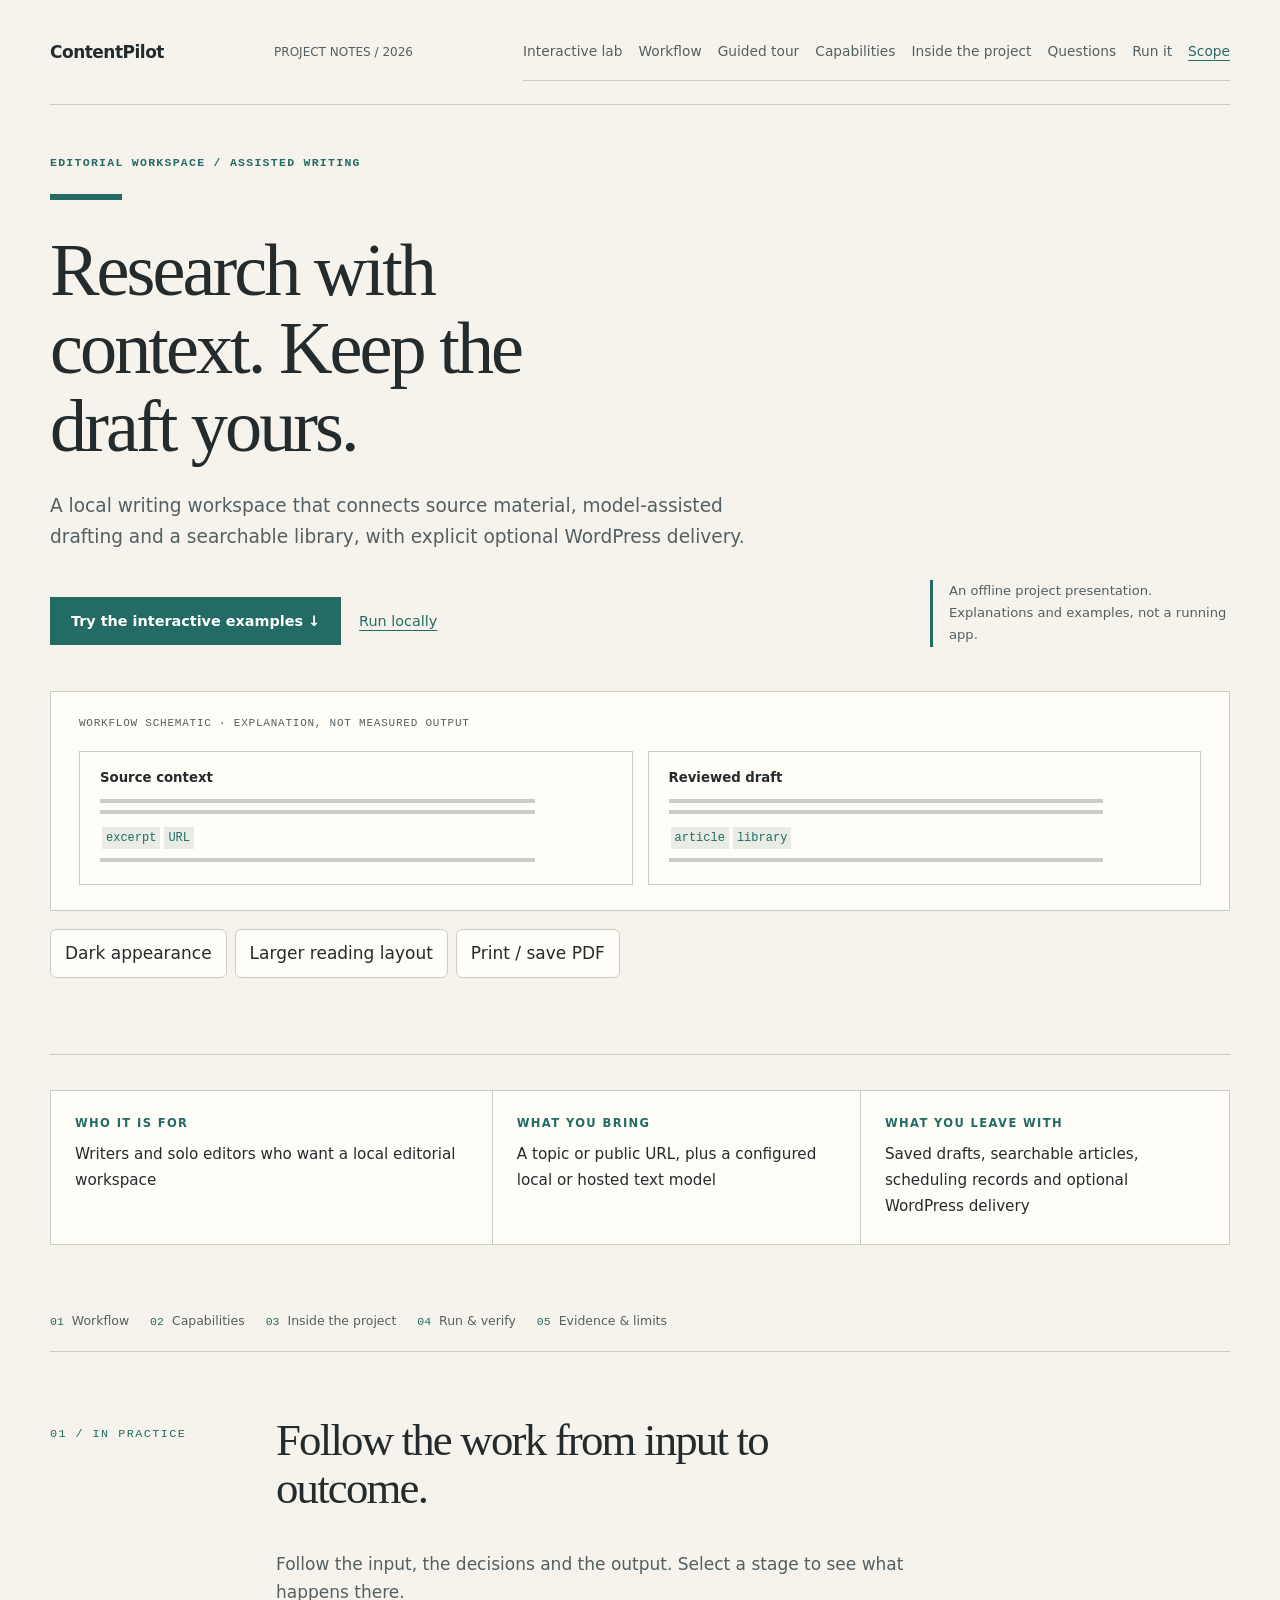
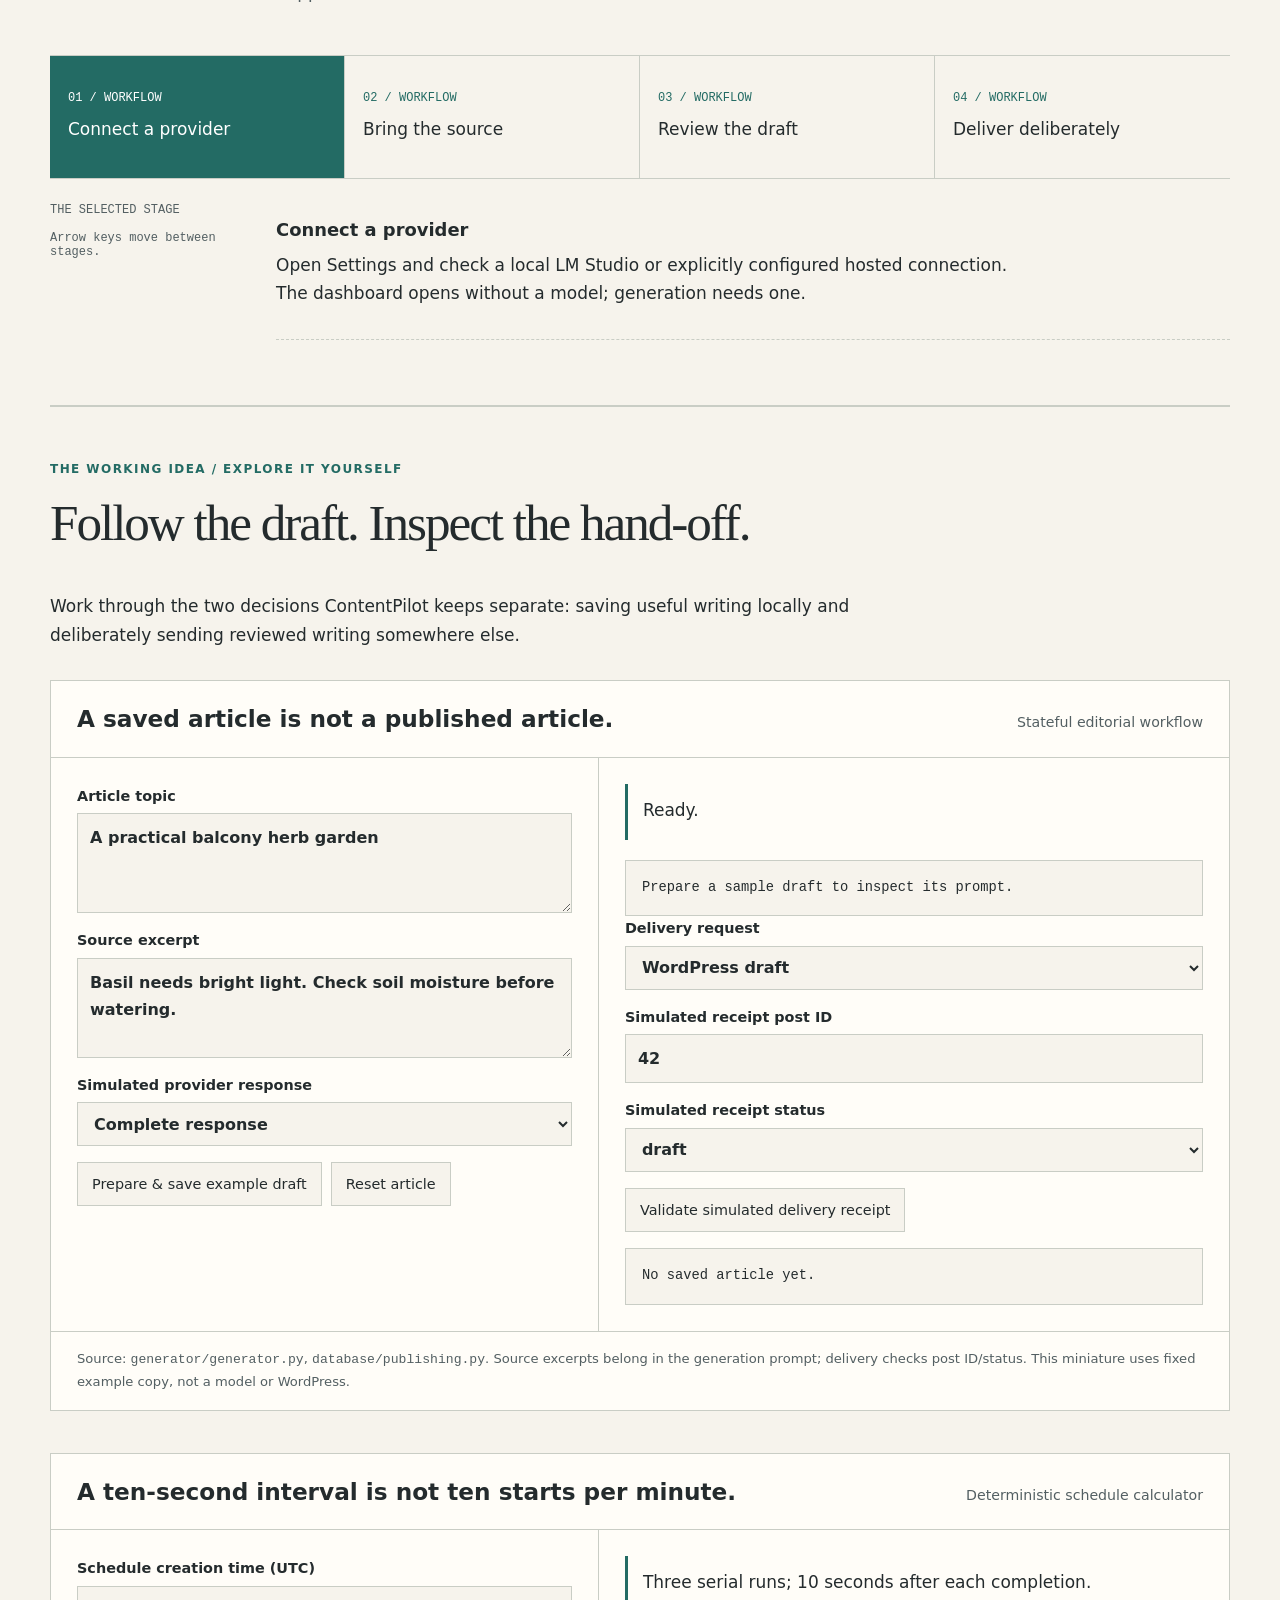
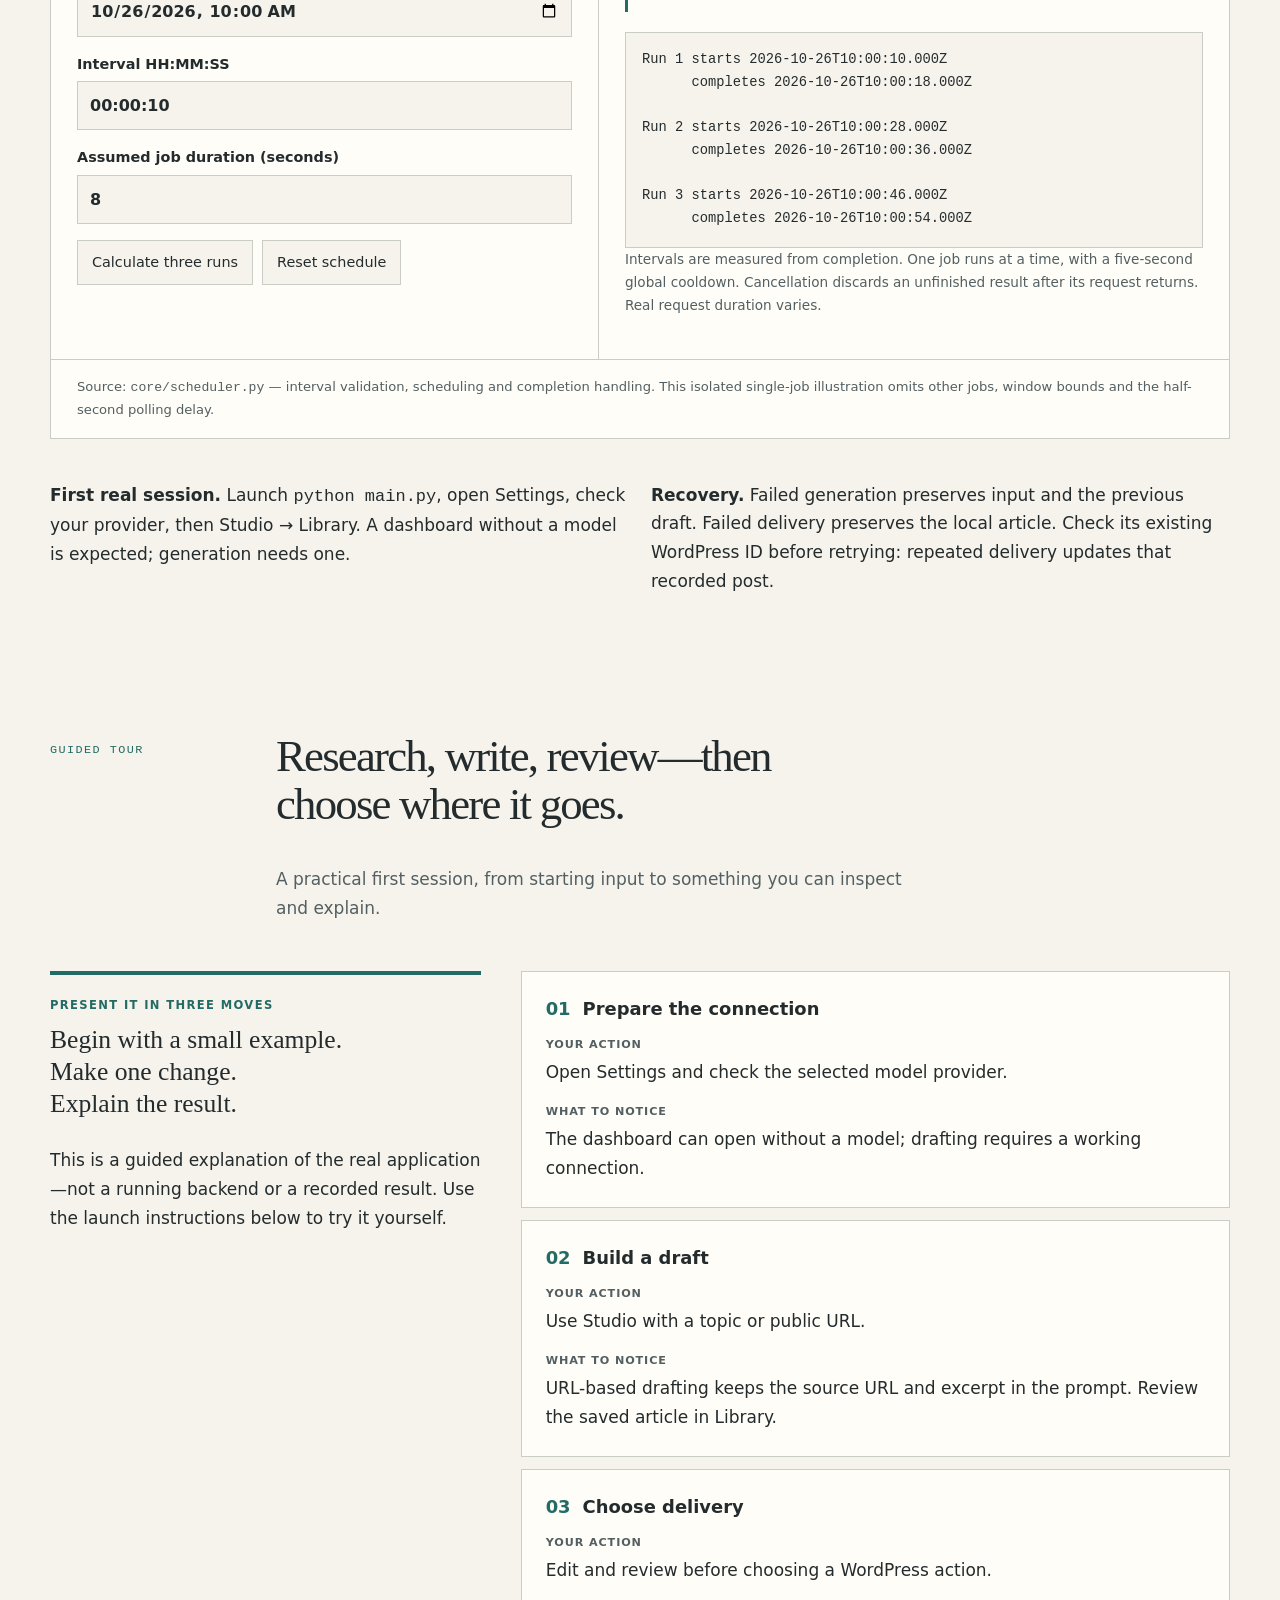
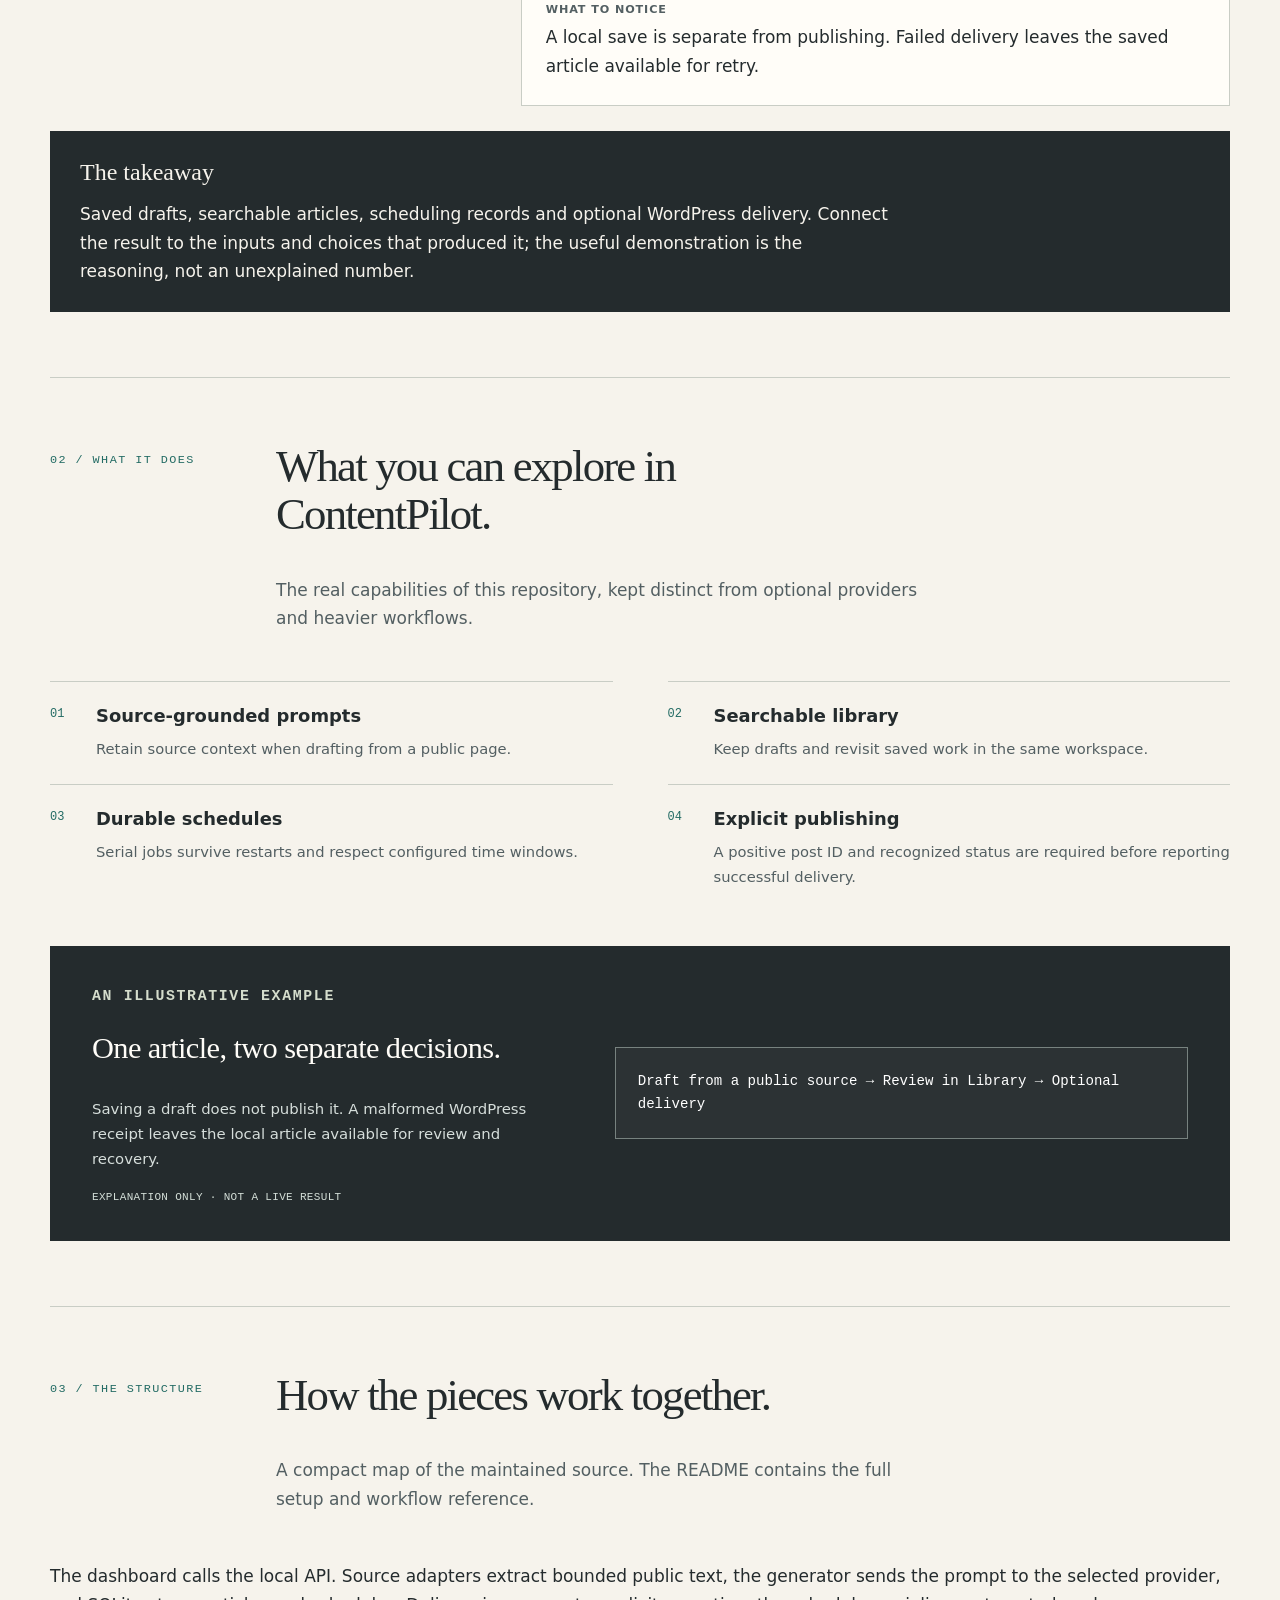
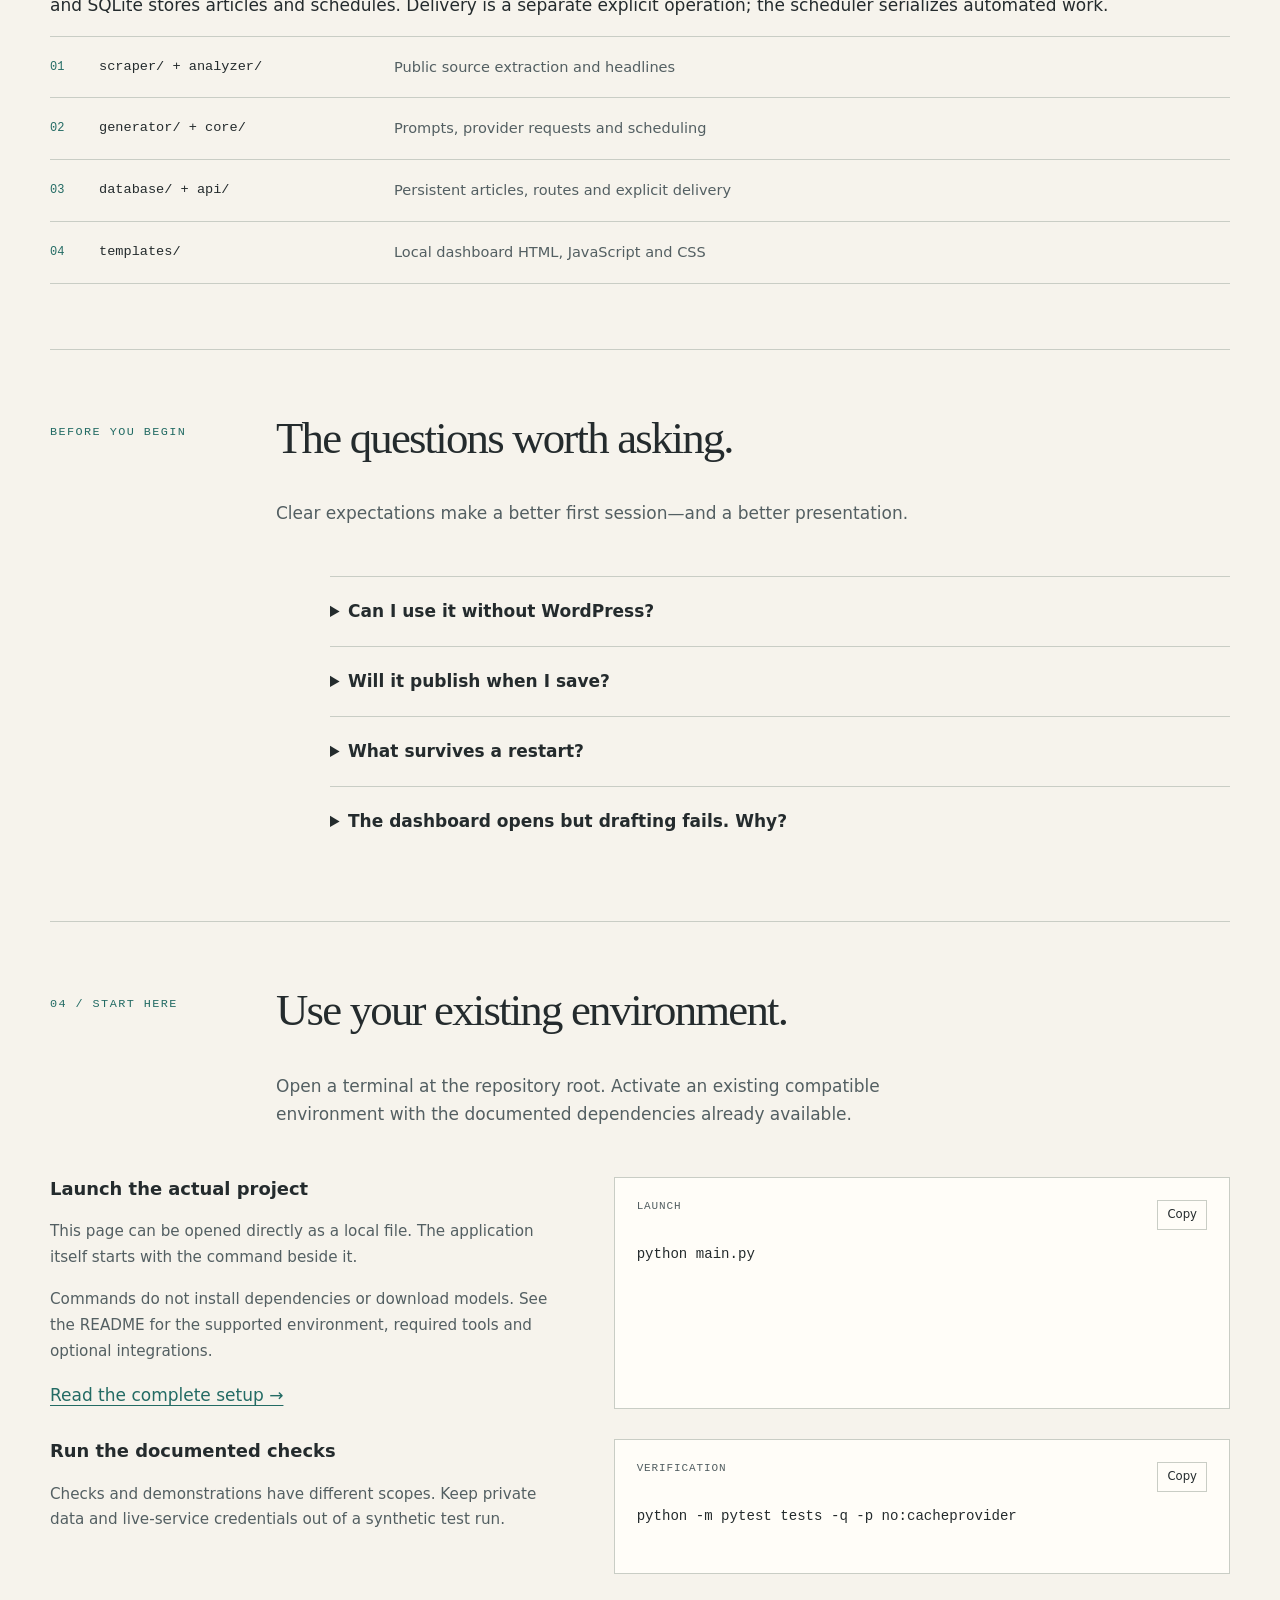
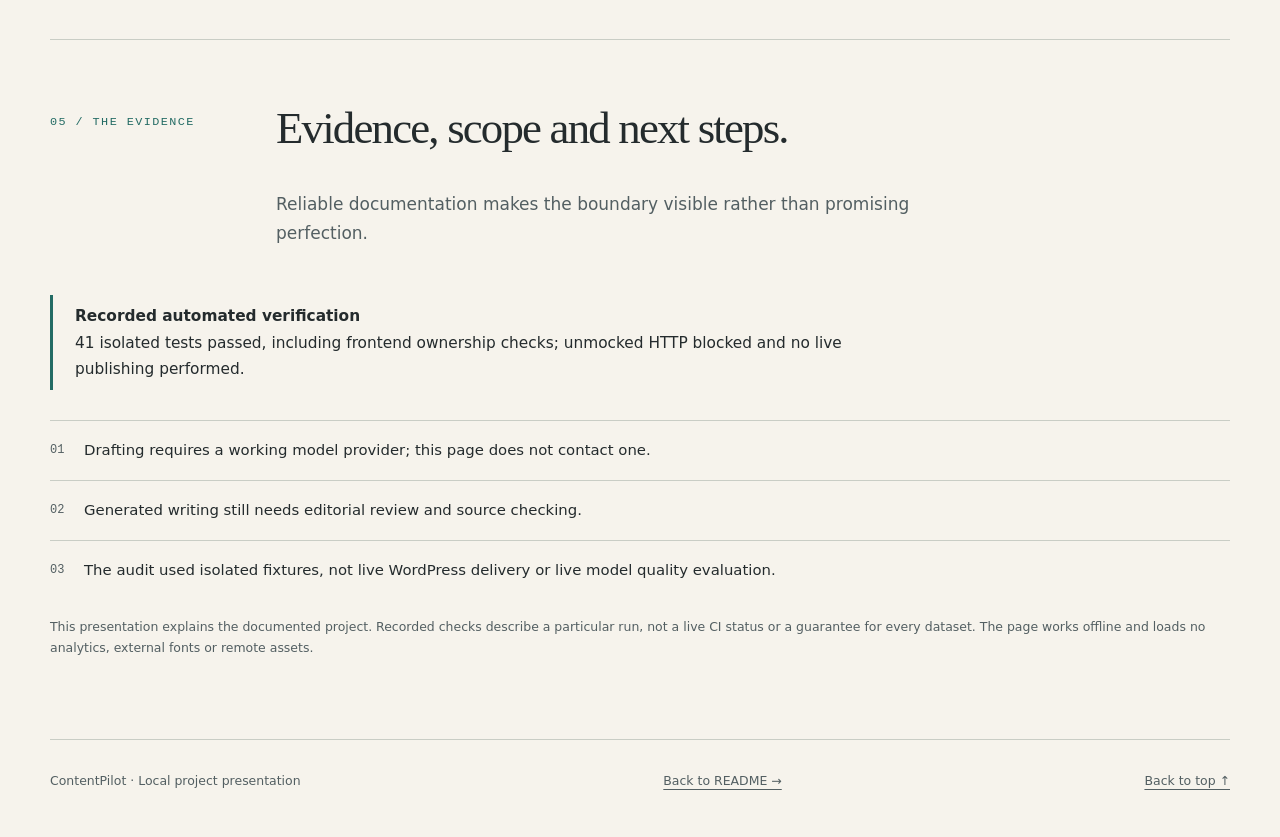
==== commit a49daec0: "Improve interactive guides, onboarding and UI readability" ====
--- a/docs/overview.html
+++ b/docs/overview.html
@@ -28,12 +28,16 @@
 .panel,.panel[hidden],.flowarticle,.flowarticle[hidden]{display:block!important}details>*{display:block!important}.guide-tools,.guide-topnav,.guide-progress,.tabbar,.pager,.hbtn,.presentation-route,.skip,.skip-link,.section-chooser,.copy,.flowbutton,.walk-controls,.walk-steps,.askrow,.stopbtn{display:none!important}
 .exhibit,.guide-presenter,.quick-orientation,.card,.mock{background:#fff!important;color:#111!important;border:1px solid #aaa!important}
 body{margin:0!important}footer,.footer{break-inside:avoid!important;padding-bottom:0!important;margin-bottom:0!important}.panel:last-child,.section:last-child,main{padding-bottom:0!important;margin-bottom:0!important}table{display:table!important;overflow:visible!important;width:100%!important}th,td{overflow-wrap:anywhere!important}a{text-decoration:underline!important}.visually-hidden{display:none!important}
-}</style></head>
+}</style><style>
+.project-lab{padding:52px 0;border-top:1px solid var(--line);scroll-margin-top:24px}.project-lab h2{font-size:clamp(2rem,4vw,3.3rem)}.lab-lede{max-width:820px}.lab-kicker{text-transform:uppercase;letter-spacing:.12em;font-size:.75rem;color:var(--accent);font-weight:700}.lab-workbench{margin:30px 0 42px;border:1px solid var(--line);background:var(--surface)}.lab-workbench>header{padding:22px 26px;border-bottom:1px solid var(--line);display:flex;gap:16px;align-items:baseline;justify-content:space-between;flex-wrap:wrap}.lab-workbench h3{font-size:1.45rem;margin:0}.lab-workbench>header small{color:var(--muted)}.lab-columns{display:grid;grid-template-columns:minmax(0,1fr) minmax(0,1.15fr)}.lab-controls{padding:26px;border-right:1px solid var(--line);min-width:0}.lab-result{padding:26px;min-width:0}.project-lab label{display:block;font-size:.9rem;font-weight:650;margin:0 0 15px}.project-lab input:not([type=checkbox]),.project-lab select,.project-lab textarea{display:block;width:100%;max-width:100%;min-height:44px;padding:10px 12px;margin-top:5px;background:var(--paper);color:var(--ink);border:1px solid var(--line);border-radius:0;font:inherit;font-size:1rem}.project-lab textarea{resize:vertical;min-height:100px}.project-lab input[type=checkbox]{width:20px;height:20px;vertical-align:middle;margin-right:8px;accent-color:var(--accent)}.lab-actions{display:flex;flex-wrap:wrap;gap:9px;margin:16px 0}.project-lab button{padding:9px 14px;border:1px solid var(--line);background:var(--paper);color:var(--ink);min-height:44px;font-size:.9rem}.project-lab button:hover{border-color:var(--accent)}.project-lab :is(input,textarea,select,button):focus-visible{outline:3px solid var(--accent);outline-offset:3px}.lab-status{border-left:3px solid var(--accent);padding:12px 15px;min-height:56px;margin:0 0 20px;overflow-wrap:anywhere}.lab-result pre{white-space:pre-wrap;overflow-wrap:anywhere;word-break:break-word;background:var(--paper);border:1px solid var(--line);padding:16px;font:.86rem/1.65 Consolas,monospace;max-height:420px;overflow:auto;color:var(--ink)}.lab-source{padding:16px 26px;border-top:1px solid var(--line);font-size:.82rem;color:var(--muted)}.lab-source code{overflow-wrap:anywhere}.lab-metrics{display:flex;gap:24px;flex-wrap:wrap;margin:14px 0 24px}.lab-metrics div{flex:1;min-width:95px;border-top:2px solid var(--accent);padding-top:10px}.lab-metrics b{display:block;font-size:1.7rem;line-height:1.25;font-weight:550}.lab-metrics span{font-size:.8rem;color:var(--muted)}.lab-rail{display:flex;gap:3px;list-style:none;padding:0;margin:15px 0;flex-wrap:wrap}.lab-rail li{flex:1;min-width:88px;border-bottom:3px solid var(--line);padding:8px 4px;font-size:.78rem}.lab-rail li[data-current=true]{border-color:var(--accent);font-weight:750}.lab-table-wrap{max-width:100%;overflow:auto}.project-lab table{width:100%;border-collapse:collapse;font-size:.86rem}.project-lab th,.project-lab td{padding:10px;text-align:left;border-bottom:1px solid var(--line);vertical-align:top}.lab-note{font-size:.85rem;color:var(--muted)}.lab-explain{display:grid;grid-template-columns:1fr 1fr;gap:22px;margin:20px 0}.lab-explain p{margin-bottom:0}.lab-choice-list{display:flex;gap:8px;flex-wrap:wrap}.lab-timeline{padding-left:22px}.lab-timeline li{padding:5px 0;border-bottom:1px solid var(--line)}.lab-large-output{font-family:Georgia,serif;font-size:1.3rem;line-height:1.5}.lab-progress{height:12px;background:var(--line);margin:12px 0}.lab-progress span{display:block;height:100%;background:var(--accent)}
+@media(max-width:760px){.lab-columns{grid-template-columns:1fr}.lab-controls{border-right:0;border-bottom:1px solid var(--line)}.lab-controls,.lab-result{padding:20px}.lab-workbench>header,.lab-source{padding:18px 20px}.lab-explain{grid-template-columns:1fr}.project-lab{padding:35px 0}.lab-metrics{gap:14px}.project-lab h2{font-size:2rem}}
+@media print{.project-lab{break-before:auto}.lab-workbench{break-inside:auto;background:#fff!important}.lab-columns{display:block}.lab-controls{border-right:0}.project-lab button{display:none}.lab-result pre{max-height:none;overflow:visible}.lab-controls,.lab-result{padding:12px}.project-lab *{background:transparent!important;color:#111!important}.lab-workbench{border-color:#aaa!important}.lab-progress span{background:#444!important}}
+</style></head>
 <body class="layout-creative" style="--accent:#236b64;--project-accent:#236b64"><div aria-hidden="true" class="guide-progress"></div><a class="skip" href="#main">Skip to project presentation</a><div class="wrap">
-<header class="top"><a class="brand" href="#main">ContentPilot</a><span class="edition">PROJECT NOTES / 2026</span><nav aria-label="Project presentation sections" class="guide-topnav"><a href="#workflow">Workflow</a><a href="#guided-demo">Guided tour</a><a href="#capabilities">Capabilities</a><a href="#inside">Inside the project</a><a href="#questions">Questions</a><a href="#run">Run it</a><a href="#boundaries">Scope</a></nav></header>
-<main id="main"><section aria-labelledby="title" class="hero"><p class="eyebrow">Editorial workspace / assisted writing</p><div aria-hidden="true" class="decor"></div><h1 id="title">Research with context. Keep the draft yours.</h1><p class="lead">A local writing workspace that connects source material, model-assisted drafting and a searchable library, with explicit optional WordPress delivery.</p><div class="herofoot"><a class="primary" href="#workflow">Explore the workflow ↓</a><a class="secondary" href="#run">Run locally</a><p class="heroaside">An offline project presentation.<br/>Explanations and examples, not a running app.</p></div><figure class="schematic"><figcaption>Workflow schematic · explanation, not measured output</figcaption><div class="documentdiagram"><div class="documentpaper"><b>Source context</b><span class="rule"></span><span class="rule"></span><span class="term">excerpt</span><span class="term">URL</span><span class="rule"></span></div><div class="documentpaper"><b>Reviewed draft</b><span class="rule"></span><span class="rule"></span><span class="term">article</span><span class="term">library</span><span class="rule"></span></div></div></figure><div aria-label="Presentation options" class="guide-tools" role="group"><button aria-pressed="false" data-guide-theme-toggle="" type="button">Dark appearance</button><button aria-pressed="false" data-guide-reading="" type="button">Larger reading layout</button><button data-guide-print="" type="button">Print / save PDF</button><span aria-live="polite" class="guide-status" role="status"></span></div></section><div aria-label="Project at a glance" class="guide-orientation" role="group"><div><span class="guide-label">Who it is for</span><p>Writers and solo editors who want a local editorial workspace</p></div><div><span class="guide-label">What you bring</span><p>A topic or public URL, plus a configured local or hosted text model</p></div><div><span class="guide-label">What you leave with</span><p>Saved drafts, searchable articles, scheduling records and optional WordPress delivery</p></div></div>
+<header class="top"><a class="brand" href="#main">ContentPilot</a><span class="edition">PROJECT NOTES / 2026</span><nav aria-label="Project presentation sections" class="guide-topnav"><a href="#project-lab">Interactive lab</a><a href="#workflow">Workflow</a><a href="#guided-demo">Guided tour</a><a href="#capabilities">Capabilities</a><a href="#inside">Inside the project</a><a href="#questions">Questions</a><a href="#run">Run it</a><a href="#boundaries">Scope</a></nav></header>
+<main id="main"><section aria-labelledby="title" class="hero"><p class="eyebrow">Editorial workspace / assisted writing</p><div aria-hidden="true" class="decor"></div><h1 id="title">Research with context. Keep the draft yours.</h1><p class="lead">A local writing workspace that connects source material, model-assisted drafting and a searchable library, with explicit optional WordPress delivery.</p><div class="herofoot"><a class="primary" href="#project-lab">Try the interactive examples ↓</a><a class="secondary" href="#run">Run locally</a><p class="heroaside">An offline project presentation.<br/>Explanations and examples, not a running app.</p></div><figure class="schematic"><figcaption>Workflow schematic · explanation, not measured output</figcaption><div class="documentdiagram"><div class="documentpaper"><b>Source context</b><span class="rule"></span><span class="rule"></span><span class="term">excerpt</span><span class="term">URL</span><span class="rule"></span></div><div class="documentpaper"><b>Reviewed draft</b><span class="rule"></span><span class="rule"></span><span class="term">article</span><span class="term">library</span><span class="rule"></span></div></div></figure><div aria-label="Presentation options" class="guide-tools" role="group"><button aria-pressed="false" data-guide-theme-toggle="" type="button">Dark appearance</button><button aria-pressed="false" data-guide-reading="" type="button">Larger reading layout</button><button data-guide-print="" type="button">Print / save PDF</button><span aria-live="polite" class="guide-status" role="status"></span></div></section><div aria-label="Project at a glance" class="guide-orientation" role="group"><div><span class="guide-label">Who it is for</span><p>Writers and solo editors who want a local editorial workspace</p></div><div><span class="guide-label">What you bring</span><p>A topic or public URL, plus a configured local or hosted text model</p></div><div><span class="guide-label">What you leave with</span><p>Saved drafts, searchable articles, scheduling records and optional WordPress delivery</p></div></div>
 <nav aria-label="Presentation chapters"><ol class="toc"><li><a href="#workflow"><span class="chapter">01</span>Workflow</a></li><li><a href="#capabilities"><span class="chapter">02</span>Capabilities</a></li><li><a href="#inside"><span class="chapter">03</span>Inside the project</a></li><li><a href="#run"><span class="chapter">04</span>Run &amp; verify</a></li><li><a href="#boundaries"><span class="chapter">05</span>Evidence &amp; limits</a></li></ol></nav>
-<section aria-labelledby="workflow-title" class="section" id="workflow"><div class="sectionhead"><span class="number">01 / IN PRACTICE</span><div><h2 id="workflow-title">Follow the work from input to outcome.</h2><p>Follow the input, the decisions and the output. Select a stage to see what happens there.</p></div></div><div aria-label="Workflow stages" class="workflow" role="group"><button aria-controls="step-0" aria-pressed="false" class="flowbutton" id="control-0" type="button"><small>01 / WORKFLOW</small>Connect a provider</button><button aria-controls="step-1" aria-pressed="false" class="flowbutton" id="control-1" type="button"><small>02 / WORKFLOW</small>Bring the source</button><button aria-controls="step-2" aria-pressed="false" class="flowbutton" id="control-2" type="button"><small>03 / WORKFLOW</small>Review the draft</button><button aria-controls="step-3" aria-pressed="false" class="flowbutton" id="control-3" type="button"><small>04 / WORKFLOW</small>Deliver deliberately</button></div><div class="flowdetail"><span class="flowlabel">THE SELECTED STAGE<br/><br/>Arrow keys move between stages.</span><div><article aria-labelledby="control-0" class="flowarticle" id="step-0"><h3>Connect a provider</h3><p>Open Settings and check a local LM Studio or explicitly configured hosted connection. The dashboard opens without a model; generation needs one.</p></article><article aria-labelledby="control-1" class="flowarticle" id="step-1"><h3>Bring the source</h3><p>Draft from a topic or public URL in Studio. URL prompts retain the source excerpt and URL; redirects share a remaining fetch budget.</p></article><article aria-labelledby="control-2" class="flowarticle" id="step-2"><h3>Review the draft</h3><p>Inspect the saved article in Library. Incomplete responses preserve your input and prior draft rather than substituting an unrelated article.</p></article><article aria-labelledby="control-3" class="flowarticle" id="step-3"><h3>Deliver deliberately</h3><p>Keep the local draft or explicitly send it to WordPress. Scheduling and automatic delivery are separate choices, not hidden consequences of saving.</p></article></div></div></section><section aria-labelledby="guided-demo-title" class="section" id="guided-demo"><div class="sectionhead"><span class="number">GUIDED TOUR</span><div><h2 id="guided-demo-title">Research, write, review—then choose where it goes.</h2><p>A practical first session, from starting input to something you can inspect and explain.</p></div></div><div class="guide-scenario"><aside><span class="guide-label">Present it in three moves</span><h3>Begin with a small example.<br/>Make one change.<br/>Explain the result.</h3><p>This is a guided explanation of the real application—not a running backend or a recorded result. Use the launch instructions below to try it yourself.</p></aside><div class="guide-steps"><article class="guide-step"><h3><span class="step-index">01</span>Prepare the connection</h3><dl><dt>Your action</dt><dd>Open Settings and check the selected model provider.</dd><dt>What to notice</dt><dd>The dashboard can open without a model; drafting requires a working connection.</dd></dl></article><article class="guide-step"><h3><span class="step-index">02</span>Build a draft</h3><dl><dt>Your action</dt><dd>Use Studio with a topic or public URL.</dd><dt>What to notice</dt><dd>URL-based drafting keeps the source URL and excerpt in the prompt. Review the saved article in Library.</dd></dl></article><article class="guide-step"><h3><span class="step-index">03</span>Choose delivery</h3><dl><dt>Your action</dt><dd>Edit and review before choosing a WordPress action.</dd><dt>What to notice</dt><dd>A local save is separate from publishing. Failed delivery leaves the saved article available for retry.</dd></dl></article></div></div><div class="guide-presenter"><strong>The takeaway</strong><p>Saved drafts, searchable articles, scheduling records and optional WordPress delivery. Connect the result to the inputs and choices that produced it; the useful demonstration is the reasoning, not an unexplained number.</p></div></section>
+<section aria-labelledby="workflow-title" class="section" id="workflow"><div class="sectionhead"><span class="number">01 / IN PRACTICE</span><div><h2 id="workflow-title">Follow the work from input to outcome.</h2><p>Follow the input, the decisions and the output. Select a stage to see what happens there.</p></div></div><div aria-label="Workflow stages" class="workflow" role="group"><button aria-controls="step-0" aria-pressed="false" class="flowbutton" id="control-0" type="button"><small>01 / WORKFLOW</small>Connect a provider</button><button aria-controls="step-1" aria-pressed="false" class="flowbutton" id="control-1" type="button"><small>02 / WORKFLOW</small>Bring the source</button><button aria-controls="step-2" aria-pressed="false" class="flowbutton" id="control-2" type="button"><small>03 / WORKFLOW</small>Review the draft</button><button aria-controls="step-3" aria-pressed="false" class="flowbutton" id="control-3" type="button"><small>04 / WORKFLOW</small>Deliver deliberately</button></div><div class="flowdetail"><span class="flowlabel">THE SELECTED STAGE<br/><br/>Arrow keys move between stages.</span><div><article aria-labelledby="control-0" class="flowarticle" id="step-0"><h3>Connect a provider</h3><p>Open Settings and check a local LM Studio or explicitly configured hosted connection. The dashboard opens without a model; generation needs one.</p></article><article aria-labelledby="control-1" class="flowarticle" id="step-1"><h3>Bring the source</h3><p>Draft from a topic or public URL in Studio. URL prompts retain the source excerpt and URL; redirects share a remaining fetch budget.</p></article><article aria-labelledby="control-2" class="flowarticle" id="step-2"><h3>Review the draft</h3><p>Inspect the saved article in Library. Incomplete responses preserve your input and prior draft rather than substituting an unrelated article.</p></article><article aria-labelledby="control-3" class="flowarticle" id="step-3"><h3>Deliver deliberately</h3><p>Keep the local draft or explicitly send it to WordPress. Scheduling and automatic delivery are separate choices, not hidden consequences of saving.</p></article></div></div></section><section class="project-lab" id="project-lab" aria-labelledby="project-lab-title"><p class="lab-kicker">The working idea / explore it yourself</p><h2 id="project-lab-title">Follow the draft. Inspect the hand-off.</h2><p class="lab-lede">Work through the two decisions ContentPilot keeps separate: saving useful writing locally and deliberately sending reviewed writing somewhere else.</p><article class="lab-workbench" data-demo="article-ledger"><header><h3>A saved article is not a published article.</h3><small>Stateful editorial workflow</small></header><div class="lab-columns"><div class="lab-controls"><label for="cp-topic">Article topic<textarea id="cp-topic">A practical balcony herb garden</textarea></label><label for="cp-source">Source excerpt<textarea id="cp-source">Basil needs bright light. Check soil moisture before watering.</textarea></label><label for="cp-response">Simulated provider response<select id="cp-response"><option value="valid">Complete response</option><option value="empty">Empty response / timeout</option></select></label><div class="lab-actions"><button id="cp-draft" type="button">Prepare & save example draft</button><button id="cp-reset" type="button">Reset article</button></div></div><div class="lab-result"><p class="lab-status" id="cp-status" role="status" aria-live="polite">Ready.</p><pre id="cp-prompt" tabindex="0" aria-label="Calculated example output"></pre><label for="cp-delivery">Delivery request<select id="cp-delivery"><option value="draft">WordPress draft</option><option value="publish">WordPress publish</option></select></label><label for="cp-id">Simulated receipt post ID<input id="cp-id" type="number" value="42" ></label><label for="cp-receipt">Simulated receipt status<select id="cp-receipt"><option value="draft">draft</option><option value="publish">publish</option><option value="broken">unrecognized status</option></select></label><div class="lab-actions"><button id="cp-send" type="button">Validate simulated delivery receipt</button></div><pre id="cp-record" tabindex="0" aria-label="Calculated example output"></pre></div></div><div class="lab-source">Source: <code>generator/generator.py</code>, <code>database/publishing.py</code>. Source excerpts belong in the generation prompt; delivery checks post ID/status. This miniature uses fixed example copy, not a model or WordPress.</div></article><article class="lab-workbench" data-demo="serial-schedule"><header><h3>A ten-second interval is not ten starts per minute.</h3><small>Deterministic schedule calculator</small></header><div class="lab-columns"><div class="lab-controls"><label for="cp-clock">Schedule creation time (UTC)<input id="cp-clock" type="datetime-local" value="2026-10-26T10:00:00" ></label><label for="cp-interval">Interval HH:MM:SS<input id="cp-interval" type="text" value="00:00:10" ></label><label for="cp-duration">Assumed job duration (seconds)<input id="cp-duration" type="number" value="8" min="0" max="3600"></label><div class="lab-actions"><button id="cp-plan" type="button">Calculate three runs</button><button id="cp-schedule-reset" type="button">Reset schedule</button></div></div><div class="lab-result"><p class="lab-status" id="cp-schedule-status" role="status" aria-live="polite">Ready.</p><pre id="cp-schedule" tabindex="0" aria-label="Calculated example output"></pre><p class="lab-note">Intervals are measured from completion. One job runs at a time, with a five-second global cooldown. Cancellation discards an unfinished result after its request returns. Real request duration varies.</p></div></div><div class="lab-source">Source: <code>core/scheduler.py</code> — interval validation, scheduling and completion handling. This isolated single-job illustration omits other jobs, window bounds and the half-second polling delay.</div></article><div class="lab-explain"><p><strong>First real session.</strong> Launch <code>python main.py</code>, open Settings, check your provider, then Studio → Library. A dashboard without a model is expected; generation needs one.</p><p><strong>Recovery.</strong> Failed generation preserves input and the previous draft. Failed delivery preserves the local article. Check its existing WordPress ID before retrying: repeated delivery updates that recorded post.</p></div></section><section aria-labelledby="guided-demo-title" class="section" id="guided-demo"><div class="sectionhead"><span class="number">GUIDED TOUR</span><div><h2 id="guided-demo-title">Research, write, review—then choose where it goes.</h2><p>A practical first session, from starting input to something you can inspect and explain.</p></div></div><div class="guide-scenario"><aside><span class="guide-label">Present it in three moves</span><h3>Begin with a small example.<br/>Make one change.<br/>Explain the result.</h3><p>This is a guided explanation of the real application—not a running backend or a recorded result. Use the launch instructions below to try it yourself.</p></aside><div class="guide-steps"><article class="guide-step"><h3><span class="step-index">01</span>Prepare the connection</h3><dl><dt>Your action</dt><dd>Open Settings and check the selected model provider.</dd><dt>What to notice</dt><dd>The dashboard can open without a model; drafting requires a working connection.</dd></dl></article><article class="guide-step"><h3><span class="step-index">02</span>Build a draft</h3><dl><dt>Your action</dt><dd>Use Studio with a topic or public URL.</dd><dt>What to notice</dt><dd>URL-based drafting keeps the source URL and excerpt in the prompt. Review the saved article in Library.</dd></dl></article><article class="guide-step"><h3><span class="step-index">03</span>Choose delivery</h3><dl><dt>Your action</dt><dd>Edit and review before choosing a WordPress action.</dd><dt>What to notice</dt><dd>A local save is separate from publishing. Failed delivery leaves the saved article available for retry.</dd></dl></article></div></div><div class="guide-presenter"><strong>The takeaway</strong><p>Saved drafts, searchable articles, scheduling records and optional WordPress delivery. Connect the result to the inputs and choices that produced it; the useful demonstration is the reasoning, not an unexplained number.</p></div></section>
 <section aria-labelledby="cap-title" class="section" id="capabilities"><div class="sectionhead"><span class="number">02 / WHAT IT DOES</span><div><h2 id="cap-title">What you can explore in ContentPilot.</h2><p>The real capabilities of this repository, kept distinct from optional providers and heavier workflows.</p></div></div><div class="featurelist"><article class="feature"><span class="marker">01</span><div><h3>Source-grounded prompts</h3><p>Retain source context when drafting from a public page.</p></div></article><article class="feature"><span class="marker">02</span><div><h3>Searchable library</h3><p>Keep drafts and revisit saved work in the same workspace.</p></div></article><article class="feature"><span class="marker">03</span><div><h3>Durable schedules</h3><p>Serial jobs survive restarts and respect configured time windows.</p></div></article><article class="feature"><span class="marker">04</span><div><h3>Explicit publishing</h3><p>A positive post ID and recognized status are required before reporting successful delivery.</p></div></article></div><figure class="exhibit" style="margin:35px 0 0"><figcaption><p class="eyebrow">AN ILLUSTRATIVE EXAMPLE</p><h3>One article, two separate decisions.</h3><p>Saving a draft does not publish it. A malformed WordPress receipt leaves the local article available for review and recovery.</p><span class="examplelabel">EXPLANATION ONLY · NOT A LIVE RESULT</span></figcaption><pre><code>Draft from a public source → Review in Library → Optional delivery</code></pre></figure></section>
 <section aria-labelledby="inside-title" class="section" id="inside"><div class="sectionhead"><span class="number">03 / THE STRUCTURE</span><div><h2 id="inside-title">How the pieces work together.</h2><p>A compact map of the maintained source. The README contains the full setup and workflow reference.</p></div></div><p class="architecture-explanation">The dashboard calls the local API. Source adapters extract bounded public text, the generator sends the prompt to the selected provider, and SQLite stores articles and schedules. Delivery is a separate explicit operation; the scheduler serializes automated work.</p><div class="arch"><div class="archrow"><span class="dot">01</span><code>scraper/ + analyzer/</code><span>Public source extraction and headlines</span></div><div class="archrow"><span class="dot">02</span><code>generator/ + core/</code><span>Prompts, provider requests and scheduling</span></div><div class="archrow"><span class="dot">03</span><code>database/ + api/</code><span>Persistent articles, routes and explicit delivery</span></div><div class="archrow"><span class="dot">04</span><code>templates/</code><span>Local dashboard HTML, JavaScript and CSS</span></div></div></section>
 <section aria-labelledby="questions-title" class="section" id="questions"><div class="sectionhead"><span class="number">BEFORE YOU BEGIN</span><div><h2 id="questions-title">The questions worth asking.</h2><p>Clear expectations make a better first session—and a better presentation.</p></div></div><div class="guide-faq"><details><summary>Can I use it without WordPress?</summary><p>Yes. Research, generation and the local article library are useful on their own. WordPress configuration is only needed for delivery.</p></details><details><summary>Will it publish when I save?</summary><p>Local saves do not trigger hidden publishing. Explicit delivery is available; automatic delivery requires its own deliberate configuration.</p></details><details><summary>What survives a restart?</summary><p>Saved content and durable schedules are stored locally. Interrupted running jobs require review; missed old one-time jobs are not replayed as an uncontrolled backlog.</p></details><details><summary>The dashboard opens but drafting fails. Why?</summary><p>Check Settings and the selected provider. For local generation, start the LM Studio server and load a text model. Source pages requiring login or JavaScript may be unavailable; try a topic instead.</p></details></div></section><section aria-labelledby="run-title" class="section" id="run"><div class="sectionhead"><span class="number">04 / START HERE</span><div><h2 id="run-title">Use your existing environment.</h2><p>Open a terminal at the repository root. Activate an existing compatible environment with the documented dependencies already available.</p></div></div><div class="setup"><div><h3>Launch the actual project</h3><p>This page can be opened directly as a local file. The application itself starts with the command beside it.</p><p>Commands do not install dependencies or download models. See the README for the supported environment, required tools and optional integrations.</p><a href="../README.md">Read the complete setup →</a></div><div class="command"><div class="commandbar"><small>Launch</small><button aria-label="Copy Launch command" class="copy" type="button">Copy</button></div><pre><code>python main.py</code></pre><span aria-live="polite" class="live" role="status"></span></div></div><div class="setup" style="margin-top:30px"><div><h3>Run the documented checks</h3><p>Checks and demonstrations have different scopes. Keep private data and live-service credentials out of a synthetic test run.</p></div><div class="command"><div class="commandbar"><small>Verification</small><button aria-label="Copy Verification command" class="copy" type="button">Copy</button></div><pre><code>python -m pytest tests -q -p no:cacheprovider</code></pre><span aria-live="polite" class="live" role="status"></span></div></div></section>
@@ -53,4 +57,12 @@
 const bar=document.querySelector('.guide-progress');function progress(){const d=document.documentElement;const total=d.scrollHeight-d.clientHeight;if(bar)bar.style.width=(total>0?100*d.scrollTop/total:0)+'%';}window.addEventListener('scroll',progress,{passive:true});progress();
 const links=[...document.querySelectorAll('.guide-topnav a')];if('IntersectionObserver' in window){const observer=new IntersectionObserver(items=>{items.forEach(item=>{if(item.isIntersecting){links.forEach(a=>{if(a.hash==='#'+item.target.id)a.setAttribute('aria-current','location');else a.removeAttribute('aria-current');});}});},{rootMargin:'-10% 0px -60% 0px'});links.forEach(a=>{const section=document.querySelector(a.hash);if(section)observer.observe(section);});}
 const oldOpen=[];window.addEventListener('beforeprint',()=>{document.querySelectorAll('details').forEach(d=>{if(!d.open){oldOpen.push(d);d.open=true;}});});window.addEventListener('afterprint',()=>{oldOpen.splice(0).forEach(d=>d.open=false);});})();
+</script><script>
+(()=>{
+"use strict";
+const $=id=>document.getElementById(id),out=(id,text)=>$(id).textContent=text,money=n=>'$'+(n/100).toFixed(2),integer=(v,min,max)=>Number.isInteger(Number(v))&&Number(v)>=min&&Number(v)<=max,err=(id,msg)=>{out(id,msg);return false;},bind=(id,fn)=>$(id).addEventListener('click',fn),update=(ids,fn)=>ids.forEach(id=>$(id).addEventListener('input',fn));
+
+let draft=null;function renderDraft(){out('cp-record',draft?JSON.stringify(draft,null,2):'No saved article yet.');}function makeDraft(){const topic=$('cp-topic').value.trim(),source=$('cp-source').value.trim();if(!topic||!source)return err('cp-status','Add topic and source excerpt. Previous saved draft retained.');out('cp-prompt','Topic: '+topic+'\nSource excerpt: '+source+'\nInstruction: draft from this context and preserve attribution.');if($('cp-response').value==='empty')return err('cp-status','Generation failed: no complete body. Input and the previous draft are retained.');draft={id:1,topic,body:'Illustrative draft based on the supplied excerpt; review all factual claims.',wordpress_id:null,wordpress_status:null};out('cp-status','Example article #1 saved locally. Nothing was published.');renderDraft();}bind('cp-draft',makeDraft);bind('cp-send',()=>{if(!draft)return err('cp-status','Save a complete draft before requesting delivery.');const id=Number($('cp-id').value),status=$('cp-receipt').value;if(!integer(id,1,2147483647)||!['draft','publish','pending','future','private','trash'].includes(status))return err('cp-status','Receipt rejected: positive integer ID and recognized status required. Local article retained.');const old=draft.wordpress_id;draft.wordpress_id=id;draft.wordpress_status=status;out('cp-status','Simulated '+(old?'update of post #'+old:'receipt accepted')+'. Requested '+$('cp-delivery').value+'; returned '+status+'. No network request made.');renderDraft();});bind('cp-reset',()=>{draft=null;$('cp-topic').value='A practical balcony herb garden';$('cp-source').value='Basil needs bright light. Check soil moisture before watering.';$('cp-response').value='valid';out('cp-prompt','Prepare a draft to inspect its prompt.');out('cp-status','Article example reset.');renderDraft();});function schedule(){const m=/^(\d{1,4}):(\d{2}):(\d{2})$/.exec($('cp-interval').value),duration=Number($('cp-duration').value),clock=$('cp-clock').value;out('cp-schedule','');if(!m||+m[2]>59||+m[3]>59)return err('cp-schedule-status','Use HH:MM:SS with minutes/seconds between 00 and 59.');const seconds=+m[1]*3600 + +m[2]*60 + +m[3];if(seconds<5)return err('cp-schedule-status','The minimum interval is five seconds.');if(!$('cp-duration').value.trim()||!clock||!Number.isFinite(duration)||duration<0||duration>3600)return err('cp-schedule-status','Choose a UTC start and duration between 0 and 3600 seconds.');let t=Date.parse(clock+'Z');if(!Number.isFinite(t))return err('cp-schedule-status','Enter a valid UTC date/time.');const lines=[];for(let i=1;i<=3;i++){t+=seconds*1000;const end=t+duration*1000;lines.push('Run '+i+' starts '+new Date(t).toISOString()+'\n      completes '+new Date(end).toISOString());t=end;}out('cp-schedule',lines.join('\n\n'));out('cp-schedule-status','Three serial runs; '+seconds+' seconds after each completion.');}bind('cp-plan',schedule);bind('cp-schedule-reset',()=>{$('cp-clock').value='2026-10-26T10:00:00';$('cp-interval').value='00:00:10';$('cp-duration').value='8';schedule();});renderDraft();out('cp-prompt','Prepare a sample draft to inspect its prompt.');schedule();
+
+})();
 </script></body></html>
